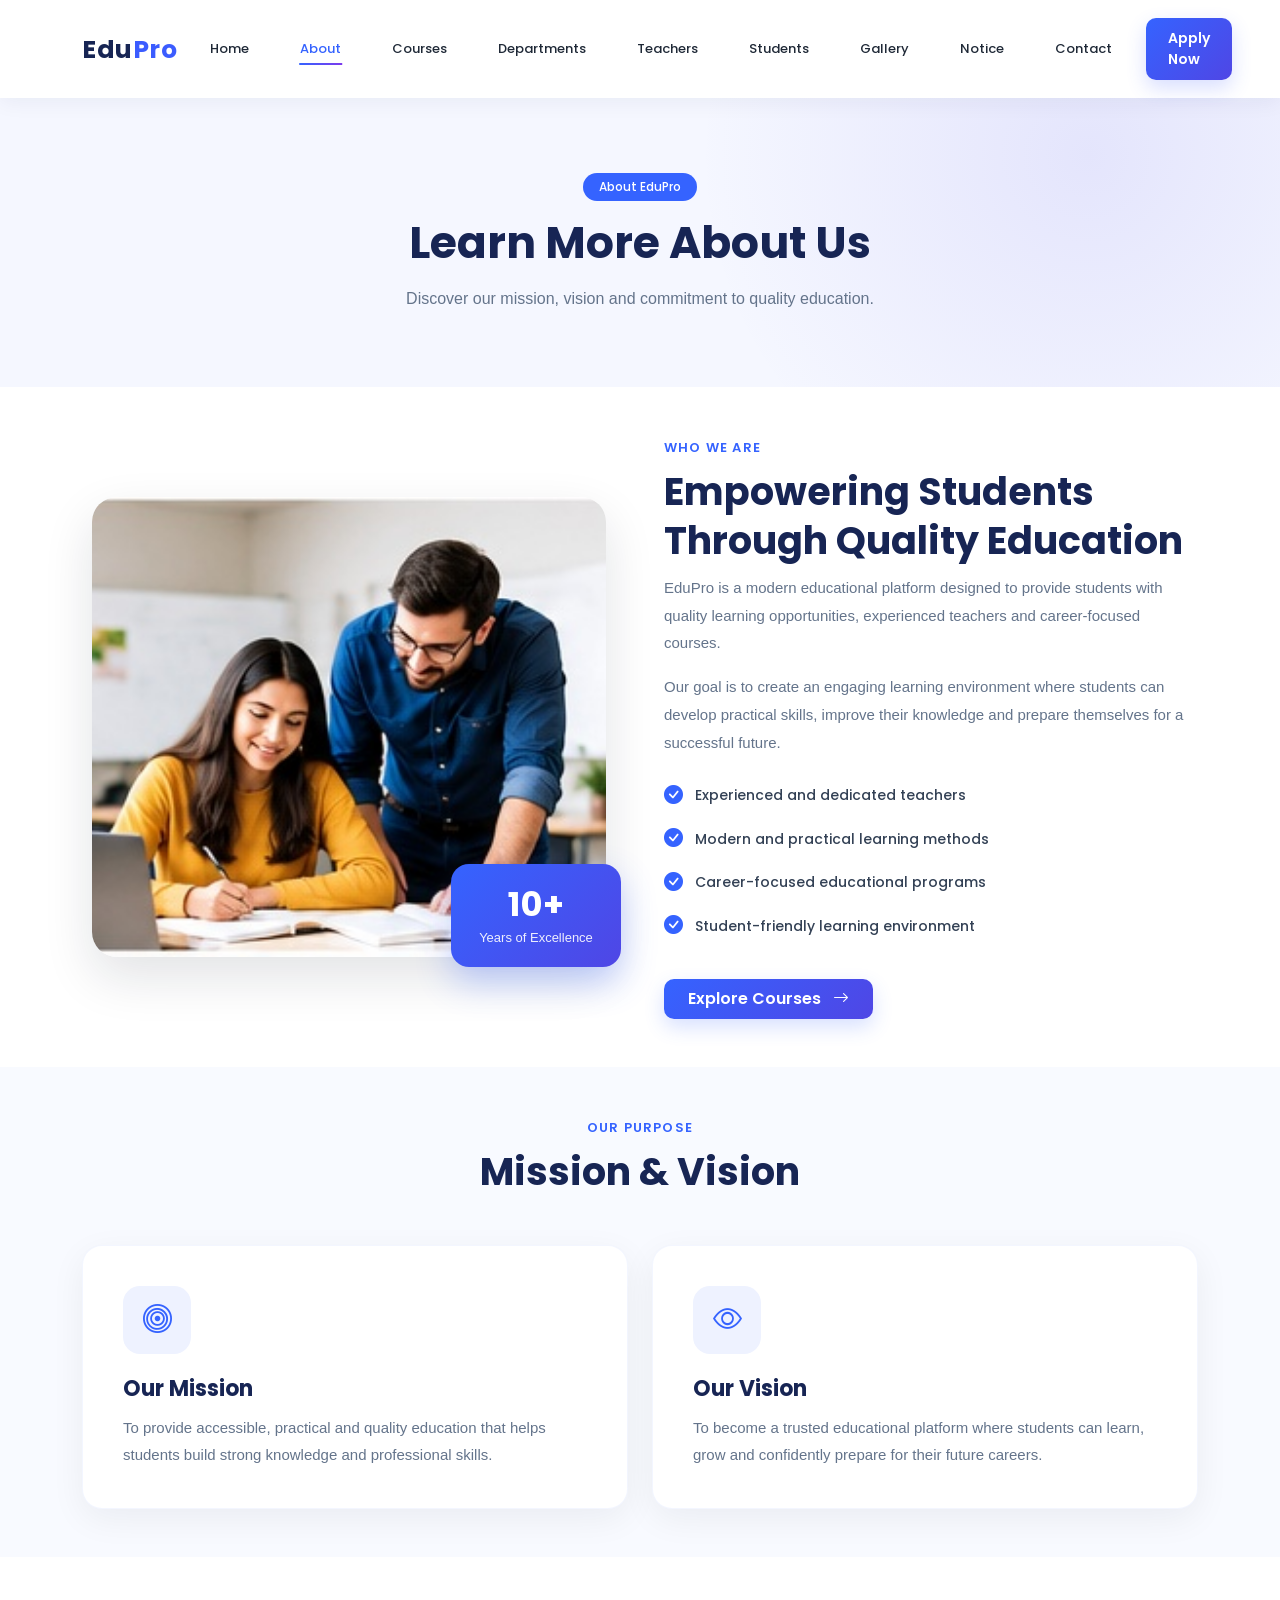
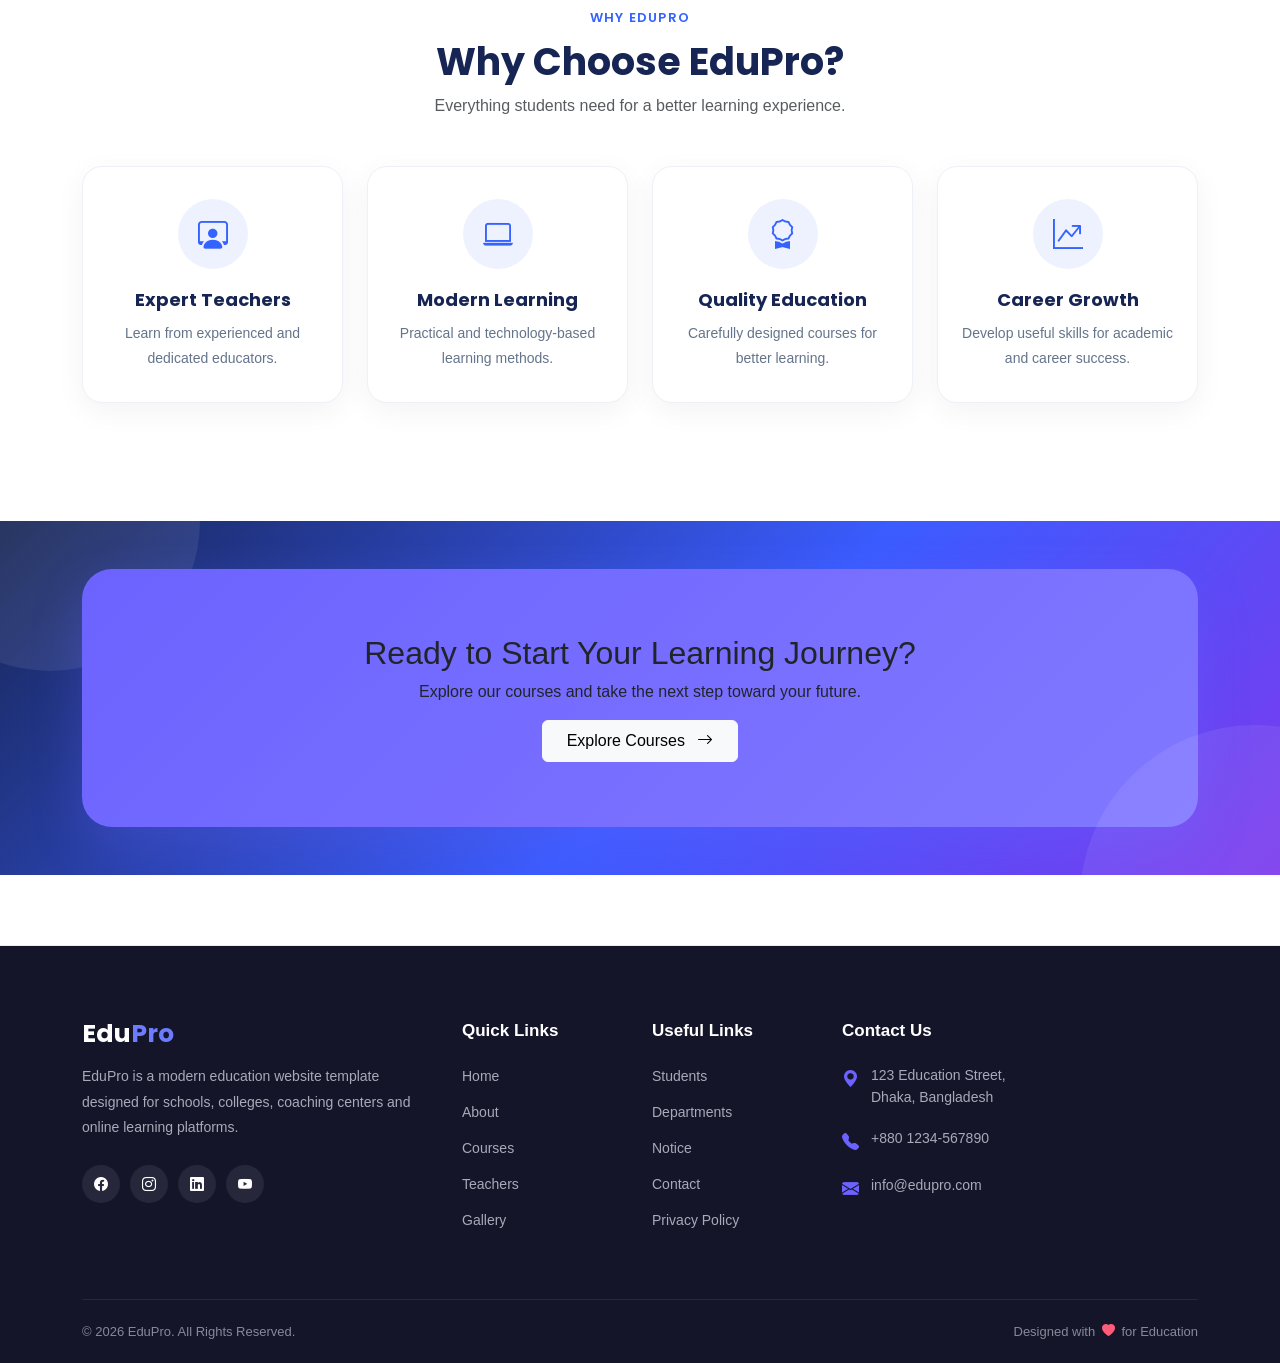
==== about.html @ 1020e70e "first commit" ====
<!doctype html>
<html lang="en">
  <head>
    <meta charset="utf-8" />
    <meta name="viewport" content="width=device-width, initial-scale=1" />

    <title>Teachers - EduPro</title>

    <!-- Bootstrap CSS -->
    <link
      href="https://cdn.jsdelivr.net/npm/bootstrap@5.3.3/dist/css/bootstrap.min.css"
      rel="stylesheet"
    />

    <!-- Bootstrap Icons -->
    <link
      href="https://cdn.jsdelivr.net/npm/bootstrap-icons@1.11.3/font/bootstrap-icons.min.css"
      rel="stylesheet"
    />

    <!-- Font Awesome -->
    <link
      rel="stylesheet"
      href="https://cdnjs.cloudflare.com/ajax/libs/font-awesome/6.5.2/css/all.min.css"
    />

    <!-- Google Font -->
    <link
      href="https://fonts.googleapis.com/css2?family=Poppins:wght@400;500;600;700;800&display=swap"
      rel="stylesheet"
    />

    <!-- Main CSS -->
    <link rel="stylesheet" href="./assets/css/style.css" />
    <link rel="stylesheet" href="./assets/css/components.css">
  </head>

  <body>
    <!-- ================= NAVBAR ================= -->

    <nav class="navbar navbar-expand-lg">
      <div class="container">
        <a class="navbar-brand" href="index.html">
          <span class="brand-edu">Edu</span><span class="brand-pro">Pro</span>
        </a>

        <button
          class="navbar-toggler"
          type="button"
          data-bs-toggle="collapse"
          data-bs-target="#navbarSupportedContent"
        >
          <span class="navbar-toggler-icon"></span>
        </button>

        <div class="collapse navbar-collapse" id="navbarSupportedContent">
          <ul class="navbar-nav ms-auto align-items-lg-center">
            <li class="nav-item">
              <a class="nav-link" href="index.html">Home</a>
            </li>

            <li class="nav-item">
              <a class="nav-link active" aria-current="page" href="about.html"
                >About</a
              >
            </li>

            <li class="nav-item">
              <a class="nav-link" href="courses.html">Courses</a>
            </li>

            <li class="nav-item">
              <a class="nav-link" href="department.html">Departments</a>
            </li>

            <li class="nav-item">
              <a class="nav-link" href="teachers.html">Teachers</a>
            </li>

            <li class="nav-item">
              <a class="nav-link" href="students.html">Students</a>
            </li>

            <li class="nav-item">
              <a class="nav-link" href="gallery.html">Gallery</a>
            </li>

            <li class="nav-item">
              <a class="nav-link" href="notice.html">Notice</a>
            </li>

            <li class="nav-item">
              <a class="nav-link" href="contact.html">Contact</a>
            </li>

            <li class="nav-item ms-lg-3">
              <a href="contact.html" class="apply-btn"> Apply Now </a>
            </li>
          </ul>
        </div>
      </div>
    </nav>

    <!-- ================= PAGE HEADER ================= -->

    <section class="page-header py-5">
      <div class="container text-center">
        <span class="badge bg-primary px-3 py-2 mb-3"> About EduPro </span>

        <h1 class="fw-bold">Learn More About Us</h1>

        <p class="mb-0">
          Discover our mission, vision and commitment to quality education.
        </p>
      </div>
    </section>

    <!-- ================= ABOUT INTRO ================= -->

    <section class="about-page-section py-5">
      <div class="container">
        <div class="row align-items-center g-5">
          <!-- Image -->

          <div class="col-lg-6">
            <div class="about-page-image">
              <img
                src="./assets/images/about-education.jpg"
                alt="About EduPro"
                class="img-fluid rounded-4"
              />

              <div class="about-experience-box">
                <h3>10+</h3>
                <p>Years of Excellence</p>
              </div>
            </div>
          </div>

          <!-- Content -->

          <div class="col-lg-6">
            <span class="section-subtitle"> Who We Are </span>

            <h2 class="section-title mt-2">
              Empowering Students Through Quality Education
            </h2>

            <p class="text-muted">
              EduPro is a modern educational platform designed to provide
              students with quality learning opportunities, experienced teachers
              and career-focused courses.
            </p>

            <p class="text-muted">
              Our goal is to create an engaging learning environment where
              students can develop practical skills, improve their knowledge and
              prepare themselves for a successful future.
            </p>

            <!-- Points -->

            <div class="about-check-list">
              <div class="about-check-item">
                <i class="bi bi-check-circle-fill"></i>
                <span>Experienced and dedicated teachers</span>
              </div>

              <div class="about-check-item">
                <i class="bi bi-check-circle-fill"></i>
                <span>Modern and practical learning methods</span>
              </div>

              <div class="about-check-item">
                <i class="bi bi-check-circle-fill"></i>
                <span>Career-focused educational programs</span>
              </div>

              <div class="about-check-item">
                <i class="bi bi-check-circle-fill"></i>
                <span>Student-friendly learning environment</span>
              </div>
            </div>

            <a href="courses.html" class="btn btn-primary mt-4 px-4 py-2">
              Explore Courses
              <i class="bi bi-arrow-right ms-2"></i>
            </a>
          </div>
        </div>
      </div>
    </section>

    <!-- ================= MISSION VISION ================= -->

    <section class="mission-section py-5">
      <div class="container">
        <div class="text-center mb-5">
          <span class="section-subtitle"> Our Purpose </span>

          <h2 class="section-title mt-2">Mission & Vision</h2>
        </div>

        <div class="row g-4">
          <!-- Mission -->

          <div class="col-md-6">
            <div class="mission-card h-100">
              <div class="mission-icon">
                <i class="bi bi-bullseye"></i>
              </div>

              <h4>Our Mission</h4>

              <p>
                To provide accessible, practical and quality education that
                helps students build strong knowledge and professional skills.
              </p>
            </div>
          </div>

          <!-- Vision -->

          <div class="col-md-6">
            <div class="mission-card h-100">
              <div class="mission-icon">
                <i class="bi bi-eye"></i>
              </div>

              <h4>Our Vision</h4>

              <p>
                To become a trusted educational platform where students can
                learn, grow and confidently prepare for their future careers.
              </p>
            </div>
          </div>
        </div>
      </div>
    </section>

    <!-- ================= WHY CHOOSE US ================= -->

    <section class="why-us-section py-5">
      <div class="container">
        <div class="text-center mb-5">
          <span class="section-subtitle"> Why EduPro </span>

          <h2 class="section-title mt-2">Why Choose EduPro?</h2>

          <p class="text-muted">
            Everything students need for a better learning experience.
          </p>
        </div>

        <div class="row g-4">
          <div class="col-md-6 col-lg-3">
            <div class="why-card">
              <i class="bi bi-person-workspace"></i>

              <h5>Expert Teachers</h5>

              <p>Learn from experienced and dedicated educators.</p>
            </div>
          </div>

          <div class="col-md-6 col-lg-3">
            <div class="why-card">
              <i class="bi bi-laptop"></i>

              <h5>Modern Learning</h5>

              <p>Practical and technology-based learning methods.</p>
            </div>
          </div>

          <div class="col-md-6 col-lg-3">
            <div class="why-card">
              <i class="bi bi-award"></i>

              <h5>Quality Education</h5>

              <p>Carefully designed courses for better learning.</p>
            </div>
          </div>

          <div class="col-md-6 col-lg-3">
            <div class="why-card">
              <i class="bi bi-graph-up-arrow"></i>

              <h5>Career Growth</h5>

              <p>Develop useful skills for academic and career success.</p>
            </div>
          </div>
        </div>
      </div>
    </section>

    <!-- ================= CTA ================= -->

    <section class="cta-section py-5">
      <div class="container">
        <div class="cta-wrapper text-center">
          <h2>Ready to Start Your Learning Journey?</h2>

          <p>Explore our courses and take the next step toward your future.</p>

          <a href="courses.html" class="btn btn-light px-4 py-2">
            Explore Courses
            <i class="bi bi-arrow-right ms-2"></i>
          </a>
        </div>
      </div>
    </section>

    <!-- ================= FOOTER ================= -->

    <!-- Footer Start -->

    <footer class="footer-section">
      <div class="container">
        <div class="row g-4">
          <!-- Brand -->

          <div class="col-lg-4 col-md-6">
            <a href="index.html" class="footer-logo">
  <span class="brand-edu">Edu</span><span class="brand-pro">Pro</span>
</a>

            <p class="footer-description">
              EduPro is a modern education website template designed for
              schools, colleges, coaching centers and online learning platforms.
            </p>

            <!-- Social Icons -->

            <div class="footer-social">
              <a href="#" aria-label="Facebook">
                <i class="bi bi-facebook"></i>
              </a>

              <a href="#" aria-label="Instagram">
                <i class="bi bi-instagram"></i>
              </a>

              <a href="#" aria-label="LinkedIn">
                <i class="bi bi-linkedin"></i>
              </a>

              <a href="#" aria-label="YouTube">
                <i class="bi bi-youtube"></i>
              </a>
            </div>
          </div>

          <!-- Quick Links -->

          <div class="col-lg-2 col-md-6">
            <h5 class="footer-title">Quick Links</h5>

            <ul class="footer-links">
              <li>
                <a href="index.html">Home</a>
              </li>

              <li>
                <a href="about.html">About</a>
              </li>

              <li>
                <a href="courses.html">Courses</a>
              </li>

              <li>
                <a href="teachers.html">Teachers</a>
              </li>

              <li>
                <a href="gallery.html">Gallery</a>
              </li>
            </ul>
          </div>

          <!-- Useful Links -->

          <div class="col-lg-2 col-md-6">
            <h5 class="footer-title">Useful Links</h5>

            <ul class="footer-links">
              <li>
                <a href="students.html">Students</a>
              </li>

              <li>
                <a href="department.html">Departments</a>
              </li>

              <li>
                <a href="notice.html">Notice</a>
              </li>

              <li>
                <a href="contact.html">Contact</a>
              </li>

              <li>
                <a href="#">Privacy Policy</a>
              </li>
            </ul>
          </div>

          <!-- Contact -->

          <div class="col-lg-4 col-md-6">
            <h5 class="footer-title">Contact Us</h5>

            <ul class="footer-contact">
              <li>
                <i class="bi bi-geo-alt-fill"></i>

                <span>
                  123 Education Street,<br />
                  Dhaka, Bangladesh
                </span>
              </li>

              <li>
                <i class="bi bi-telephone-fill"></i>

                <a href="tel:+8801234567890"> +880 1234-567890 </a>
              </li>

              <li>
                <i class="bi bi-envelope-fill"></i>

                <a href="mailto:info@edupro.com"> info@edupro.com </a>
              </li>
            </ul>
          </div>
        </div>

        <!-- Footer Bottom -->

        <div class="footer-bottom">
          <p>© 2026 EduPro. All Rights Reserved.</p>

          <p>
            Designed with
            <i class="bi bi-heart-fill footer-heart"></i>
            for Education
          </p>
        </div>
      </div>
    </footer>

    <!-- Footer End -->

    <!-- Bootstrap JS -->
    <script src="./assets/js/bootstrap.bundle.min.js"></script>

    <!-- Custom JS -->
    <script src="./assets/js/script.js"></script>
  </body>
</html>
---- assets/css/style.css ----
/* =========================================
   GLOBAL
========================================= */

body {
  font-family: Arial, sans-serif;
}

.min-vh-75 {
  min-height: 75vh;
}

/* =========================================
   MODERN EDUCATION NAVBAR
========================================= */

.navbar {
  background: #ffffff !important;
  padding: 14px 0;
  box-shadow: 0 2px 15px rgba(15, 23, 42, 0.06);
  position: relative;
  z-index: 1000;
}

/* Brand */

.navbar-brand {
  font-family: "Poppins", sans-serif;
  font-size: 27px;
  font-weight: 700;
  letter-spacing: 0.5px;
  text-decoration: none;
  transition: transform 0.3s ease;
}

.navbar-brand:hover {
  transform: translateY(-2px);
}

.brand-edu {
  color: #14213d;
}

.brand-pro {
  color: #3563ff;
}

/* Menu */

.navbar-nav {
  gap: 5px;
}

.navbar-nav .nav-link {
  font-family: "Poppins", sans-serif;
  color: #1f2937 !important;
  font-size: 15px;
  font-weight: 500;
  padding: 10px 13px !important;
  position: relative;
  transition: all 0.3s ease;
}

/* Hover */

.navbar-nav .nav-link:hover {
  color: #3563ff !important;
  transform: translateY(-2px);
}

/* Active */

.navbar-nav .nav-link.active {
  color: #3563ff !important;
}

/* Animated underline */

.navbar-nav .nav-link::after {
  content: "";
  position: absolute;
  width: 0;
  height: 2px;
  left: 50%;
  bottom: 3px;

  background: linear-gradient(90deg, #3563ff, #7c3aed);

  transform: translateX(-50%);
  transition: width 0.3s ease;
}

.navbar-nav .nav-link:hover::after {
  width: 65%;
}

.navbar-nav .nav-link.active::after {
  width: 65%;
}



/* =========================================
   MOBILE NAVBAR BUTTON
========================================= */

.navbar-toggler {
  border: none !important;
  outline: none !important;
  box-shadow: none !important;

  padding: 7px 10px;
  border-radius: 8px;
}

.navbar-menu-icon {
  color: #14213d;
  font-size: 24px;

  transition:
    transform 0.3s ease,
    color 0.3s ease;
}

/* =========================================
   MOBILE NAVBAR
========================================= */

@media (max-width: 991.98px) {
  .navbar {
    padding: 12px 15px;
  }

  .navbar-collapse {
    margin-top: 12px;
    padding: 15px;

    background: rgba(15, 23, 42, 0.97);

    border-radius: 12px;

    box-shadow: 0 10px 25px rgba(0, 0, 0, 0.2);

    transition: height 0.35s ease;
  }

  .navbar-nav {
    gap: 2px;
  }

  .navbar-nav .nav-link {
    color: #ffffff !important;

    padding: 12px 10px !important;

    border-radius: 6px;
  }

  .navbar-nav .nav-link:hover {
    color: #ffffff !important;

    background: rgba(255, 255, 255, 0.08);

    transform: translateX(5px);
  }

  .navbar-nav .nav-link.active {
    color: #ffffff !important;
    background: rgba(53, 99, 255, 0.25);
  }

  .navbar-nav .nav-link::after {
    display: none;
  }

  .apply-btn {
    display: inline-block;

    margin-top: 10px;

    width: 100%;

    text-align: center;
  }
}


/* ================================
   Features Section
================================ */

/* =====================================================
   FEATURES SECTION
===================================================== */
/* =====================================================
   FEATURES SECTION HEADING
===================================================== */

.features-section .section-subtitle {
  display: inline-block;

  margin-bottom: 8px;

  color: #3b5cff;

  font-family: "Poppins", sans-serif;
  font-size: 14px;
  font-weight: 700;

  text-transform: uppercase;
  letter-spacing: 1.5px;

  position: relative;
}

/* Small Line Before Subtitle */

.features-section .section-subtitle::before {
  content: "";

  display: inline-block;

  width: 30px;
  height: 2px;

  margin-right: 10px;

  vertical-align: middle;

  background: linear-gradient(90deg, #3b5cff, #7c3aed);

  border-radius: 10px;
}

/* Main Title */

.features-section .section-title {
  margin-bottom: 15px;

  color: #172554;

  font-family: "Poppins", sans-serif;

  font-size: 36px;
  font-weight: 700;

  line-height: 1.3;
}

/* Gradient Word */

.features-section .section-title span {
  background: linear-gradient(90deg, #3b5cff, #7c3aed);

  -webkit-background-clip: text;
  -webkit-text-fill-color: transparent;

  background-clip: text;
}

/* Description */

.features-section .section-description {
  max-width: 650px;

  margin: 0 auto;

  color: #64748b;

  font-size: 15px;

  line-height: 1.8;
}

/* Responsive */

@media (max-width: 767.98px) {
  .features-section .section-title {
    font-size: 28px;
  }

  .features-section .section-description {
    font-size: 14px;
    padding: 0 10px;
  }
}

.features-section {
  background: #ffffff;
  position: relative;
  overflow: hidden;
}

/* Feature Card */

.feature-card {
  position: relative;
  height: 100%;
  padding: 35px 25px 30px;
  background: #ffffff;
  border: 1px solid #e8ecf7;
  border-radius: 22px;
  text-align: center;
  overflow: hidden;
  transition: all 0.4s ease;
  box-shadow: 0 8px 30px rgba(23, 37, 84, 0.06);
}

/* Top Gradient Line */

.feature-card::before {
  content: "";
  position: absolute;
  top: 0;
  left: 0;
  width: 0;
  height: 4px;
  background: linear-gradient(90deg, #3b5cff, #7c3aed);
  transition: width 0.4s ease;
}

/* Decorative Circle */

.feature-card::after {
  content: "";
  position: absolute;
  width: 120px;
  height: 120px;
  right: -55px;
  bottom: -55px;
  border-radius: 50%;
  background: rgba(59, 92, 255, 0.05);
  transition: all 0.4s ease;
}

/* Hover */

.feature-card:hover {
  transform: translateY(-10px);
  border-color: rgba(59, 92, 255, 0.18);
  box-shadow: 0 20px 45px rgba(23, 37, 84, 0.12);
}

.feature-card:hover::before {
  width: 100%;
}

.feature-card:hover::after {
  width: 170px;
  height: 170px;
}

/* Feature Icon */

.feature-icon {
  width: 75px;
  height: 75px;
  margin: 0 auto 22px;

  display: flex;
  align-items: center;
  justify-content: center;

  border-radius: 20px;

  background: linear-gradient(135deg, #3b5cff, #7c3aed);

  color: #ffffff;

  font-size: 30px;

  position: relative;
  z-index: 2;

  box-shadow: 0 12px 25px rgba(59, 92, 255, 0.25);

  transition: all 0.4s ease;
}

/* Icon Hover */

.feature-card:hover .feature-icon {
  transform: translateY(-5px) rotate(-5deg);
  border-radius: 50%;
  box-shadow: 0 15px 30px rgba(59, 92, 255, 0.35);
}

/* Feature Content */

.feature-content {
  position: relative;
  z-index: 2;
}

.feature-content h4 {
  margin-bottom: 10px;

  color: #172554;

  font-family: "Poppins", sans-serif;

  font-size: 20px;
  font-weight: 700;
}

.feature-content p {
  margin: 0;

  color: #64748b;

  font-size: 14px;
  line-height: 1.7;
}

/* Number */

.feature-number {
  position: absolute;

  top: 15px;
  right: 18px;

  color: #eef2ff;

  font-family: "Poppins", sans-serif;

  font-size: 42px;
  font-weight: 800;

  line-height: 1;

  transition: all 0.4s ease;
}

.feature-card:hover .feature-number {
  color: #e0e7ff;
  transform: scale(1.1);
}

/* =====================================================
   FEATURES RESPONSIVE
===================================================== */

@media (max-width: 767.98px) {
  .feature-card {
    padding: 30px 22px 28px;
  }

  .feature-icon {
    width: 68px;
    height: 68px;
    font-size: 27px;
  }

  .feature-content h4 {
    font-size: 19px;
  }
}


/* =========================================
   FOOTER SOCIAL ICON FIX
========================================= */

.footer-social {
  display: flex !important;
  align-items: center !important;
  gap: 10px !important;
  margin-top: 20px !important;
}

.footer-social a {
  width: 38px !important;
  height: 38px !important;

  display: inline-flex !important;
  align-items: center !important;
  justify-content: center !important;

  border-radius: 50% !important;

  background: rgba(255, 255, 255, 0.08) !important;
  color: #ffffff !important;

  text-decoration: none !important;

  font-size: 14px !important;

  transition: all 0.3s ease !important;
}

.footer-social a i {
  display: inline-block !important;
  visibility: visible !important;
  opacity: 1 !important;

  color: #ffffff !important;

  font-size: 14px !important;
  line-height: 1 !important;
}

.footer-social a:hover {
  background: linear-gradient(135deg, #3b5cff, #7c3aed) !important;
  color: #ffffff !important;
  transform: translateY(-3px) !important;
}

.footer-social a:hover i {
  color: #ffffff !important;
}
/* Responsive */

@media (max-width: 576px) {
  .course-image {
    height: 200px;
  }

  .course-content {
    padding: 20px;
  }

  .course-content h4 {
    font-size: 19px;
  }
}



/* ==============================
   CTA SECTION
================================ */

.cta-section {
  background: #ffffff;
}

/* CTA Wrapper */

.cta-wrapper {
  position: relative;

  overflow: hidden;

  padding: 65px 60px;

  border-radius: 30px;

  background: linear-gradient(135deg, #6c63ff, #8178ff);

  box-shadow: 0 20px 50px rgba(108, 99, 255, 0.25);
}

/* Badge */

.cta-badge {
  display: inline-block;

  padding: 8px 16px;

  border-radius: 30px;

  background: rgba(255, 255, 255, 0.15);

  color: #ffffff;

  font-size: 14px;

  font-weight: 600;

  backdrop-filter: blur(5px);
}

/* Title */

.cta-title {
  max-width: 700px;

  color: #ffffff;

  font-size: 42px;

  font-weight: 700;

  line-height: 1.2;
}

.cta-title span {
  color: #ffffff;
}

/* Text */

.cta-text {
  max-width: 650px;

  color: rgba(255, 255, 255, 0.85);

  line-height: 1.8;

  font-size: 15px;
}

/* Buttons */

.cta-buttons {
  display: flex;

  align-items: center;

  gap: 12px;

  flex-wrap: wrap;
}

/* Primary Button */

.cta-btn-primary {
  display: inline-flex;

  align-items: center;

  padding: 13px 23px;

  border-radius: 10px;

  background: #ffffff;

  color: #6c63ff;

  text-decoration: none;

  font-weight: 600;

  transition: all 0.3s ease;
}

.cta-btn-primary:hover {
  color: #6c63ff;

  transform: translateY(-3px);

  box-shadow: 0 10px 25px rgba(0, 0, 0, 0.15);
}

/* Secondary Button */

.cta-btn-secondary {
  display: inline-flex;

  align-items: center;

  padding: 13px 23px;

  border-radius: 10px;

  border: 1px solid rgba(255, 255, 255, 0.5);

  color: #ffffff;

  text-decoration: none;

  font-weight: 600;

  transition: all 0.3s ease;
}

.cta-btn-secondary:hover {
  background: #ffffff;

  color: #6c63ff;

  transform: translateY(-3px);
}

/* ==============================
   CTA ILLUSTRATION
================================ */

.cta-illustration {
  position: relative;

  height: 250px;

  display: flex;

  align-items: center;

  justify-content: center;
}

/* Main Circle */

.cta-icon {
  position: relative;

  z-index: 3;

  width: 130px;

  height: 130px;

  border-radius: 50%;

  background: rgba(255, 255, 255, 0.18);

  border: 1px solid rgba(255, 255, 255, 0.3);

  display: flex;

  align-items: center;

  justify-content: center;

  color: #ffffff;

  font-size: 55px;

  backdrop-filter: blur(5px);

  animation: ctaFloat 3s ease-in-out infinite;
}

/* Decorative Circles */

.cta-circle {
  position: absolute;

  border-radius: 50%;

  border: 1px solid rgba(255, 255, 255, 0.25);
}

.circle-one {
  width: 190px;

  height: 190px;
}

.circle-two {
  width: 230px;

  height: 230px;
}

/* Floating Icons */

.floating-book,
.floating-bulb {
  position: absolute;

  color: #ffffff;

  font-size: 30px;

  z-index: 4;
}

.floating-book {
  top: 35px;

  right: 35px;

  animation: floatingBook 3s ease-in-out infinite;
}

.floating-bulb {
  bottom: 35px;

  left: 35px;

  animation: floatingBulb 3s ease-in-out infinite;
}

/* ==============================
   CTA ANIMATIONS
================================ */

@keyframes ctaFloat {
  0%,
  100% {
    transform: translateY(0);
  }

  50% {
    transform: translateY(-10px);
  }
}

@keyframes floatingBook {
  0%,
  100% {
    transform: translateY(0) rotate(0deg);
  }

  50% {
    transform: translateY(-12px) rotate(8deg);
  }
}

@keyframes floatingBulb {
  0%,
  100% {
    transform: translateY(0) rotate(0deg);
  }

  50% {
    transform: translateY(10px) rotate(-8deg);
  }
}

/* ==============================
   CTA RESPONSIVE
================================ */

@media (max-width: 991px) {
  .cta-wrapper {
    padding: 50px 35px;
  }

  .cta-title {
    font-size: 36px;
  }

  .cta-illustration {
    margin-top: 35px;
  }
}

@media (max-width: 576px) {
  .cta-wrapper {
    padding: 40px 25px;

    border-radius: 22px;
  }

  .cta-title {
    font-size: 30px;
  }

  .cta-text {
    font-size: 14px;
  }

  .cta-buttons {
    flex-direction: column;

    align-items: stretch;
  }

  .cta-btn-primary,
  .cta-btn-secondary {
    justify-content: center;
  }

  .cta-illustration {
    height: 210px;
  }

  .cta-icon {
    width: 105px;

    height: 105px;

    font-size: 45px;
  }

  .circle-one {
    width: 155px;

    height: 155px;
  }

  .circle-two {
    width: 195px;

    height: 195px;
  }
}

/* ==============================
   FOOTER
================================ */

.footer-section {
  background: #15152a;

  color: #ffffff;

  padding-top: 70px;
}

/* Footer Brand */

.footer-brand {
  display: inline-block;

  font-size: 28px;

  font-weight: 700;

  text-decoration: none;

  margin-bottom: 20px;
}

/* Description */

.footer-description {
  max-width: 380px;

  color: #a9a9b8;

  font-size: 14px;

  line-height: 1.8;

  margin-bottom: 25px;
}

/* Footer Title */

.footer-title {
  font-size: 17px;

  font-weight: 600;

  margin-bottom: 22px;
}

/* Footer Links */

.footer-links {
  list-style: none;

  padding: 0;

  margin: 0;
}

.footer-links li {
  margin-bottom: 12px;
}

.footer-links a {
  color: #a9a9b8;

  text-decoration: none;

  font-size: 14px;

  transition: all 0.3s ease;
}

.footer-links a:hover {
  color: #ffffff;

  padding-left: 5px;
}

/* Social Icons */

.footer-social {
  display: flex;

  gap: 10px;
}

.footer-social a {
  width: 40px;

  height: 40px;

  border-radius: 50%;

  background: rgba(255, 255, 255, 0.08);

  color: #ffffff;

  display: flex;

  align-items: center;

  justify-content: center;

  text-decoration: none;

  transition: all 0.3s ease;
}

.footer-social a:hover {
  background: #6c63ff;

  transform: translateY(-4px);
}

/* Contact */

.footer-contact {
  list-style: none;

  padding: 0;

  margin: 0;
}

.footer-contact li {
  display: flex;

  align-items: flex-start;

  gap: 12px;

  margin-bottom: 18px;

  color: #a9a9b8;

  font-size: 14px;

  line-height: 1.6;
}

.footer-contact i {
  color: #6c63ff;

  font-size: 17px;

  margin-top: 2px;
}

.footer-contact a {
  color: #a9a9b8;

  text-decoration: none;

  transition: color 0.3s ease;
}

.footer-contact a:hover {
  color: #ffffff;
}

/* Footer Bottom */

.footer-bottom {
  display: flex;

  align-items: center;

  justify-content: space-between;

  gap: 20px;

  border-top: 1px solid rgba(255, 255, 255, 0.08);

  margin-top: 55px;

  padding: 22px 0;
}

.footer-bottom p {
  margin: 0;

  color: #888899;

  font-size: 13px;
}

.footer-heart {
  color: #ff5c7a;

  margin: 0 3px;
}

/* ==============================
   FOOTER RESPONSIVE
================================ */

@media (max-width: 767px) {
  .footer-section {
    padding-top: 50px;
  }

  .footer-bottom {
    flex-direction: column;

    text-align: center;

    margin-top: 35px;
  }
}



/* =====================================================
   GLOBAL NAVBAR - SAME ON EVERY PAGE
===================================================== */

.navbar {
  min-height: 82px;
  padding: 14px 0 !important;
  background: #ffffff !important;
  box-shadow: 0 4px 20px rgba(23, 37, 84, 0.06);
  position: sticky;
  top: 0;
  z-index: 9999;
}

/* Navbar Container */

.navbar > .container,
.navbar > .container-fluid {
  min-height: 54px;
  display: flex;
  align-items: center;
}

/* Logo */

.navbar-brand {
  display: flex;
  align-items: center;

  margin: 0 !important;
  padding: 0 !important;

  font-family: "Poppins", sans-serif;
  font-size: 25px;
  font-weight: 700;

  line-height: 1;
}

/* Logo Parts */

.brand-edu {
  color: #172554;
}

.brand-pro {
  color: #3b5cff;
}

/* Navbar Links */

.navbar-nav .nav-link {
  padding: 9px 13px !important;

  font-family: "Poppins", sans-serif;
  font-size: 14px;
  font-weight: 500;

  line-height: 1.5;
}

/* Apply Button */

.navbar .apply-btn {
  display: inline-flex;
  align-items: center;
  justify-content: center;

  min-height: 42px;

  padding: 10px 22px !important;

  border-radius: 10px;

  font-family: "Poppins", sans-serif;
  font-size: 14px;
  font-weight: 600;

  text-decoration: none;

  color: #ffffff;

  background: linear-gradient(135deg, #3b5cff, #7c3aed);

  box-shadow: 0 8px 20px rgba(59, 92, 255, 0.2);

  transition: all 0.3s ease;
}

.navbar .apply-btn:hover {
  transform: translateY(-2px);

  box-shadow: 0 12px 25px rgba(59, 92, 255, 0.3);
}

/* =====================================================
   MOBILE NAVBAR
===================================================== */

@media (max-width: 991.98px) {
  .navbar {
    min-height: 74px;
    padding: 10px 0 !important;
  }

  .navbar > .container,
  .navbar > .container-fluid {
    min-height: 54px;
  }

  .navbar-brand {
    font-size: 23px;
  }

  .navbar-collapse {
    margin-top: 12px;
    padding: 15px;

    background: #172554;

    border-radius: 14px;
  }

  .navbar-nav .nav-link {
    padding: 10px 12px !important;
    color: #ffffff !important;
  }

  .navbar .apply-btn {
    margin-top: 8px;
    width: 100%;
  }
}
/* =====================================================
   FIX NAVBAR LOGO - ALL PAGES
===================================================== */

.navbar .navbar-brand {
  display: inline-flex !important;
  align-items: center !important;

  width: auto !important;
  height: auto !important;

  margin: 0 !important;
  padding: 0 !important;

  font-family: "Poppins", sans-serif !important;
  font-size: 25px !important;
  font-weight: 700 !important;

  line-height: 1 !important;

  transform: none !important;
}

/* Logo Text */

.navbar .navbar-brand .brand-edu,
.navbar .navbar-brand .brand-pro {
  display: inline-block !important;

  font-family: "Poppins", sans-serif !important;
  font-size: 25px !important;
  font-weight: 700 !important;

  line-height: 1 !important;
}

/* Logo Colors */

.navbar .navbar-brand .brand-edu {
  color: #172554 !important;
}

.navbar .navbar-brand .brand-pro {
  color: #3b5cff !important;
}

/* Mobile */

@media (max-width: 991.98px) {
  .navbar .navbar-brand {
    font-size: 23px !important;
  }

  .navbar .navbar-brand .brand-edu,
  .navbar .navbar-brand .brand-pro {
    font-size: 23px !important;
  }
}

/* =====================================================
   COURSES PAGE - CATEGORY SECTION
===================================================== */

.course-category-section {
  background: #ffffff;
}

/* Category Card */

.course-category-card {
  position: relative;
  height: 100%;
  padding: 32px 28px;

  background: #ffffff;

  border: 1px solid #e8ecf7;
  border-radius: 22px;

  overflow: hidden;

  box-shadow: 0 8px 30px rgba(23, 37, 84, 0.05);

  transition: all 0.4s ease;
}

/* Top Line */

.course-category-card::before {
  content: "";

  position: absolute;
  top: 0;
  left: 0;

  width: 0;
  height: 4px;

  background: linear-gradient(90deg, #3b5cff, #7c3aed);

  transition: width 0.4s ease;
}

/* Decorative Circle */

.course-category-card::after {
  content: "";

  position: absolute;

  width: 110px;
  height: 110px;

  right: -50px;
  bottom: -50px;

  border-radius: 50%;

  background: rgba(59, 92, 255, 0.05);

  transition: all 0.4s ease;
}

/* Hover */

.course-category-card:hover {
  transform: translateY(-8px);

  border-color: rgba(59, 92, 255, 0.2);

  box-shadow: 0 18px 40px rgba(23, 37, 84, 0.1);
}

.course-category-card:hover::before {
  width: 100%;
}

.course-category-card:hover::after {
  width: 160px;
  height: 160px;
}

/* Category Icon */

.course-category-icon {
  width: 65px;
  height: 65px;

  display: flex;
  align-items: center;
  justify-content: center;

  margin-bottom: 22px;

  border-radius: 18px;

  background: linear-gradient(135deg, #eef2ff, #f3e8ff);

  color: #3b5cff;

  font-size: 27px;

  transition: all 0.4s ease;

  position: relative;
  z-index: 2;
}

.course-category-card:hover .course-category-icon {
  color: #ffffff;

  background: linear-gradient(135deg, #3b5cff, #7c3aed);

  transform: translateY(-4px) rotate(-5deg);

  border-radius: 50%;
}

/* Category Title */

.course-category-card h4 {
  position: relative;
  z-index: 2;

  margin-bottom: 10px;

  color: #172554;

  font-family: "Poppins", sans-serif;

  font-size: 20px;
  font-weight: 700;
}

/* Category Description */

.course-category-card p {
  position: relative;
  z-index: 2;

  margin-bottom: 18px;

  color: #64748b;

  font-size: 14px;

  line-height: 1.7;
}

/* Category Link */

.category-link {
  position: relative;
  z-index: 2;

  display: inline-flex;
  align-items: center;
  gap: 7px;

  color: #3b5cff;

  font-family: "Poppins", sans-serif;

  font-size: 13px;
  font-weight: 600;

  text-decoration: none;

  transition: all 0.3s ease;
}

.category-link i {
  transition: transform 0.3s ease;
}

.category-link:hover {
  color: #7c3aed;
}

.category-link:hover i {
  transform: translateX(5px);
}



/* =====================================================
   COURSES PAGE - RESPONSIVE
===================================================== */

@media (max-width: 767.98px) {
  .course-category-card {
    padding: 28px 24px;
  }

  .course-image-wrapper {
    height: 210px;
  }

  .course-content {
    padding: 22px;
  }

  .course-content h4 {
    font-size: 18px;
  }

  .course-footer {
    gap: 10px;
  }
}

@media (max-width: 575.98px) {
  .course-image-wrapper {
    height: 200px;
  }

  .course-category-icon {
    width: 60px;
    height: 60px;

    font-size: 25px;
  }

  .course-price {
    font-size: 20px;
  }
}

/* =====================================================
   FOOTER - SECTION SPACING
===================================================== */

.footer-section {
  margin-top: 70px;
  padding: 75px 0 0;
}

/* Prevent previous section from touching footer */
.footer-section::before {
  content: "";
  display: block;
}

/* Footer top spacing on smaller screens */
@media (max-width: 767.98px) {
  .footer-section {
    margin-top: 50px;
    padding-top: 60px;
  }
}

/* =====================================================
   COURSE FILTER BUTTONS
===================================================== */

.course-filter {
  display: flex;
  justify-content: center;
  align-items: center;
  flex-wrap: wrap;
  gap: 12px;
  margin-bottom: 45px;
}

.filter-btn {
  border: 1px solid #e3e8f5;
  outline: none;
  padding: 11px 20px;
  border-radius: 50px;
  background: #ffffff;
  color: #64748b;
  font-family: "Poppins", sans-serif;
  font-size: 13px;
  font-weight: 600;
  cursor: pointer;
  transition: all 0.3s ease;
  box-shadow: 0 5px 18px rgba(23, 37, 84, 0.05);
}

.filter-btn:hover {
  color: #3b5cff;
  border-color: #cbd5ff;
  transform: translateY(-3px);
  box-shadow: 0 8px 22px rgba(59, 92, 255, 0.1);
}

/* Active Button */

.filter-btn.active {
  color: #ffffff;
  border-color: transparent;
  background: linear-gradient(135deg, #3b5cff, #7c3aed);
  box-shadow: 0 8px 22px rgba(59, 92, 255, 0.25);
}

/* Click Effect */

.filter-btn:active {
  transform: scale(0.96);
}

/* =====================================================
   FILTER COURSE ANIMATION
===================================================== */

/* =====================================================
   COURSE FILTER - STABLE LAYOUT
===================================================== */

.course-item {
  opacity: 1;
  transform: none;
  transition: opacity 0.25s ease;
}

.course-item.filter-hide {
  opacity: 0;
}

/* Keep Bootstrap grid alignment */
.course-item[style*="display: none"] {
  display: none !important;
}
/* =====================================================
   FILTER RESPONSIVE
===================================================== */

@media (max-width: 767.98px) {
  .course-filter {
    gap: 9px;
    margin-bottom: 35px;
  }

  .filter-btn {
    padding: 9px 16px;
    font-size: 12px;
  }
}

@media (max-width: 575.98px) {
  .course-filter {
    gap: 8px;
  }

  .filter-btn {
    padding: 8px 14px;
    font-size: 11px;
  }
}

/* =====================================================
   COURSE DETAILS PAGE
===================================================== */

.course-details-section {
  background: #f8faff;
}

/* Course Image */

.course-details-image {
  width: 100%;
  height: 450px;
  overflow: hidden;
  border-radius: 24px;
  background: #ffffff;
  box-shadow: 0 12px 35px rgba(23, 37, 84, 0.08);
}

.course-details-image img {
  width: 100%;
  height: 100%;
  object-fit: cover;
  display: block;
}

/* Course Meta */

.course-details-meta {
  display: flex;
  align-items: center;
  justify-content: space-between;
  gap: 20px;
  margin-top: 25px;
  margin-bottom: 15px;
}

.details-category {
  display: inline-flex;
  align-items: center;
  padding: 8px 15px;
  border-radius: 8px;
  background: #eef2ff;
  color: #3b5cff;
  font-family: "Poppins", sans-serif;
  font-size: 12px;
  font-weight: 600;
}

.details-rating {
  display: flex;
  align-items: center;
  gap: 7px;
  font-size: 13px;
}

.details-rating i {
  color: #f59e0b;
}

.details-rating strong {
  color: #172554;
}

.details-rating span {
  color: #94a3b8;
}

/* Course Title */

.course-details-title {
  margin-bottom: 18px;
  color: #172554;
  font-family: "Poppins", sans-serif;
  font-size: 34px;
  font-weight: 700;
  line-height: 1.3;
}

.course-details-text {
  margin-bottom: 15px;
  color: #64748b;
  font-size: 15px;
  line-height: 1.8;
}

/* What You'll Learn */

.course-learn-box {
  margin-top: 35px;
  padding: 30px;
  background: #ffffff;
  border: 1px solid #e8ecf7;
  border-radius: 20px;
  box-shadow: 0 8px 30px rgba(23, 37, 84, 0.05);
}

.course-learn-box h3,
.course-curriculum h3 {
  margin-bottom: 25px;
  color: #172554;
  font-family: "Poppins", sans-serif;
  font-size: 22px;
  font-weight: 700;
}

.learn-item {
  display: flex;
  align-items: center;
  gap: 10px;
  min-height: 48px;
  padding: 10px 14px;
  border-radius: 10px;
  background: #f8faff;
  color: #475569;
  font-size: 13px;
  transition: all 0.3s ease;
}

.learn-item i {
  color: #3b5cff;
  font-size: 17px;
}

.learn-item:hover {
  transform: translateX(4px);
  background: #eef2ff;
  color: #172554;
}

/* Curriculum */

.course-curriculum {
  margin-top: 35px;
  padding: 30px;
  background: #ffffff;
  border: 1px solid #e8ecf7;
  border-radius: 20px;
  box-shadow: 0 8px 30px rgba(23, 37, 84, 0.05);
}

.curriculum-item {
  display: flex;
  align-items: center;
  justify-content: space-between;
  gap: 15px;
  padding: 18px 0;
  border-bottom: 1px solid #eef2f7;
  color: #172554;
}

.curriculum-item:last-child {
  border-bottom: none;
}

.curriculum-item > div {
  display: flex;
  align-items: center;
  gap: 14px;
}

.lesson-number {
  width: 38px;
  height: 38px;
  display: inline-flex;
  align-items: center;
  justify-content: center;
  flex-shrink: 0;
  border-radius: 10px;
  background: #eef2ff;
  color: #3b5cff;
  font-family: "Poppins", sans-serif;
  font-size: 11px;
  font-weight: 700;
}

.lesson-title {
  color: #334155;
  font-family: "Poppins", sans-serif;
  font-size: 14px;
  font-weight: 600;
}

.curriculum-item > i {
  color: #94a3b8;
  font-size: 14px;
}


/* =====================================================
   GLOBAL NAVBAR - SAME ON ALL PAGES
===================================================== */

.navbar {
  min-height: 76px;
  padding: 18px 0 !important;
  background: #ffffff;
  position: relative;
  z-index: 1000;
}

.navbar .navbar-brand {
  display: inline-flex !important;
  align-items: center !important;
  width: auto !important;
  height: auto !important;
  margin: 0 !important;
  padding: 0 !important;

  font-family: "Poppins", sans-serif !important;
  font-size: 25px !important;
  font-weight: 700 !important;
  line-height: 1 !important;

  transform: none !important;
}

.navbar .navbar-brand .brand-edu,
.navbar .navbar-brand .brand-pro {
  display: inline-block !important;

  font-family: "Poppins", sans-serif !important;
  font-size: 25px !important;
  font-weight: 700 !important;
  line-height: 1 !important;
}

.navbar .navbar-brand .brand-edu {
  color: #172554 !important;
}

.navbar .navbar-brand .brand-pro {
  color: #3b5cff !important;
}

.navbar-nav {
  align-items: center;
}

.navbar-nav .nav-link {
  font-family: "Poppins", sans-serif;
  font-size: 13px;
  font-weight: 500;
  color: #334155;
  margin-left: 20px;
  transition: all 0.3s ease;
}

.navbar-nav .nav-link:hover,
.navbar-nav .nav-link.active {
  color: #3b5cff;
}

.navbar-toggler {
  border: none !important;
  box-shadow: none !important;
  padding: 8px 4px;
  color: #172554;
  font-size: 22px;
}

.navbar-toggler:focus {
  box-shadow: none !important;
}

.nav-apply-btn {
  padding: 10px 18px !important;
  border: none !important;
  border-radius: 9px !important;

  background: linear-gradient(135deg, #3b5cff, #7c3aed) !important;

  color: #ffffff !important;

  font-family: "Poppins", sans-serif;
  font-size: 12px !important;
  font-weight: 600 !important;

  box-shadow: 0 8px 20px rgba(59, 92, 255, 0.2);

  transition: all 0.3s ease;
}

.nav-apply-btn:hover {
  color: #ffffff !important;
  transform: translateY(-2px);
  box-shadow: 0 12px 25px rgba(59, 92, 255, 0.28);
}

/* =====================================================
   CTA SECTION
===================================================== */

.cta-section {
  position: relative;
  margin-top: 70px;
  padding: 80px 0;

  background: linear-gradient(135deg, #172554 0%, #3b5cff 55%, #7c3aed 100%);

  overflow: hidden;
}

.cta-section::before {
  content: "";
  position: absolute;

  width: 300px;
  height: 300px;

  top: -150px;
  left: -100px;

  border-radius: 50%;

  background: rgba(255, 255, 255, 0.08);
}

.cta-section::after {
  content: "";
  position: absolute;

  width: 350px;
  height: 350px;

  right: -150px;
  bottom: -200px;

  border-radius: 50%;

  background: rgba(255, 255, 255, 0.07);
}

.cta-content {
  position: relative;
  z-index: 2;
  max-width: 750px;
  margin: auto;
}

.cta-badge {
  display: inline-block;

  margin-bottom: 15px;
  padding: 7px 14px;

  border: 1px solid rgba(255, 255, 255, 0.25);
  border-radius: 50px;

  background: rgba(255, 255, 255, 0.1);

  color: #ffffff;

  font-family: "Poppins", sans-serif;
  font-size: 11px;
  font-weight: 600;

  letter-spacing: 0.5px;
}

.cta-content h2 {
  margin-bottom: 15px;

  color: #ffffff;

  font-family: "Poppins", sans-serif;
  font-size: 36px;
  font-weight: 700;
}

.cta-content p {
  max-width: 600px;
  margin: 0 auto 28px;

  color: rgba(255, 255, 255, 0.8);

  font-size: 15px;
  line-height: 1.8;
}

.cta-buttons {
  display: flex;
  justify-content: center;
  align-items: center;
  gap: 12px;
  flex-wrap: wrap;
}

.cta-buttons .btn {
  padding: 12px 22px;
  border-radius: 9px;

  font-family: "Poppins", sans-serif;
  font-size: 12px;
  font-weight: 600;

  transition: all 0.3s ease;
}

.cta-buttons .btn-light {
  color: #172554;
  background: #ffffff;
  border-color: #ffffff;
}

.cta-buttons .btn-light:hover {
  transform: translateY(-3px);
  box-shadow: 0 10px 25px rgba(0, 0, 0, 0.15);
}

.cta-buttons .btn-outline-light:hover {
  color: #172554;
}

/* =====================================================
   FOOTER SPACING
===================================================== */

.footer-section {
  position: relative;
  margin-top: 70px;
  padding: 75px 0 0;

  border-top: 1px solid #e8ecf7;
}

@media (max-width: 991.98px) {
  .navbar-nav .nav-link {
    margin-left: 0;
    padding: 10px 0;
  }

  .navbar-nav {
    align-items: flex-start;
    padding-top: 15px;
  }

  .nav-apply-btn {
    margin-top: 5px;
  }
}

@media (max-width: 767.98px) {
  .navbar {
    min-height: 70px;
    padding: 16px 0 !important;
  }

  .navbar .navbar-brand,
  .navbar .navbar-brand .brand-edu,
  .navbar .navbar-brand .brand-pro {
    font-size: 23px !important;
  }

  .cta-section {
    margin-top: 50px;
    padding: 65px 0;
  }

  .cta-content h2 {
    font-size: 28px;
  }

  .cta-content p {
    font-size: 14px;
  }

  .footer-section {
    margin-top: 50px;
    padding-top: 60px;
  }
}

@media (max-width: 575.98px) {
  .cta-content h2 {
    font-size: 25px;
  }

  .cta-buttons {
    flex-direction: column;
  }

  .cta-buttons .btn {
    width: 100%;
    max-width: 220px;
  }
}



/* ================================
   FOOTER LOGO - GLOBAL
================================ */

.footer-logo {
  display: inline-flex !important;
  align-items: center !important;
  width: auto !important;
  height: auto !important;
  margin: 0 0 18px 0 !important;
  padding: 0 !important;

  font-family: "Poppins", sans-serif !important;
  font-size: 25px !important;
  font-weight: 700 !important;
  line-height: 1 !important;

  text-decoration: none !important;
  transform: none !important;
}

.footer-logo .brand-edu,
.footer-logo .brand-pro {
  display: inline-block !important;

  font-family: "Poppins", sans-serif !important;
  font-size: 25px !important;
  font-weight: 700 !important;
  line-height: 1 !important;
}

.footer-logo .brand-edu {
  color: #ffffff !important;
}

.footer-logo .brand-pro {
  color: #6d7cff !important;
}

.footer-logo:hover .brand-edu,
.footer-logo:hover .brand-pro {
  text-decoration: none !important;
}

@media (max-width: 575.98px) {
  .footer-logo {
    font-size: 23px !important;
  }

  .footer-logo .brand-edu,
  .footer-logo .brand-pro {
    font-size: 23px !important;
  }
}
---- assets/css/components.css ----
/* =========================
   HERO SECTION
========================= */

.hero-section {
  background:
    radial-gradient(circle at 85% 20%, rgba(79, 70, 229, 0.1), transparent 35%),
    radial-gradient(
      circle at 10% 80%,
      rgba(37, 99, 235, 0.08),
      transparent 30%
    ),
    #f5f7ff;

  padding: 100px 0;
  overflow: hidden;
}

/* Hero Badge */

.hero-badge {
  display: inline-block;

  background: #2563eb;
  color: #ffffff;

  padding: 7px 13px;

  border-radius: 6px;

  font-size: 13px;
  font-weight: 600;
}

/* Main Heading */

.hero-section h1 {
  color: #0f235a;

  font-family: "Poppins", sans-serif;

  font-weight: 700;

  line-height: 1.15;
}

/* Gradient Text */

.gradient-text {
  background: linear-gradient(90deg, #2563eb, #4f46e5, #7c3aed);

  -webkit-background-clip: text;
  -webkit-text-fill-color: transparent;

  background-clip: text;
}

/* Paragraph */

.hero-section p {
  color: #64748b;

  line-height: 1.8;
}

/* Primary Button */

.hero-btn-primary {
  background: #2563eb;

  color: #ffffff;

  border: 2px solid #2563eb;

  padding: 12px 22px;

  border-radius: 7px;

  transition: 0.3s ease;
}

.hero-btn-primary:hover {
  background: #4f46e5;

  border-color: #4f46e5;

  color: #ffffff;

  transform: translateY(-2px);

  box-shadow: 0 8px 20px rgba(37, 99, 235, 0.25);
}

/* Secondary Button */

.hero-btn-secondary {
  background: transparent;

  color: #2563eb;

  border: 2px solid #2563eb;

  padding: 12px 22px;

  border-radius: 7px;

  transition: 0.3s ease;
}

.hero-btn-secondary:hover {
  background: #2563eb;

  color: #ffffff;

  transform: translateY(-2px);
}
/* ================================
   Hero Buttons
================================ */

.hero-buttons {
  display: flex;
  align-items: center;
  gap: 8px;
}

.hero-btn-primary,
.hero-btn-secondary {
  padding: 13px 24px;
  border-radius: 10px;
  font-size: 16px;
  font-weight: 600;
  text-decoration: none;
  transition: all 0.3s ease;
}

/* Primary Button */

.hero-btn-primary {
  background: #3155f5;
  color: #fff;
  border: 2px solid #3155f5;
  box-shadow: 0 8px 20px rgba(49, 85, 245, 0.2);
}

.hero-btn-primary:hover {
  background: #2445dc;
  border-color: #2445dc;
  color: #fff;
  transform: translateY(-3px);
  box-shadow: 0 12px 25px rgba(49, 85, 245, 0.3);
}

/* Secondary Button */

.hero-btn-secondary {
  background: #fff;
  color: #172554;
  border: 2px solid #d9def0;
}

.hero-btn-secondary:hover {
  background: #172554;
  color: #fff;
  border-color: #172554;
  transform: translateY(-3px);
}

/* Arrow Animation */

.hero-btn-primary i,
.hero-btn-secondary i {
  transition: transform 0.3s ease;
}

.hero-btn-primary:hover i {
  transform: translateX(4px);
}

.hero-btn-secondary:hover i {
  transform: translate(3px, -3px);
}

/* Mobile */

@media (max-width: 576px) {
  .hero-buttons {
    flex-direction: column;
    align-items: stretch;
  }

  .hero-btn-primary,
  .hero-btn-secondary {
    width: 100%;
    text-align: center;
  }
}

/* Hero Image */

.hero-image-wrapper {
  display: flex;
  justify-content: center;
  align-items: center;
}

.hero-image {
  width: 100%;
  max-width: 600px;
  height: auto;
  display: block;
  object-fit: contain;
  transition: transform 0.4s ease;
}

.hero-image:hover {
  transform: translateY(-6px);
}

/* Mobile */

@media (max-width: 991.98px) {
  .hero-section {
    padding: 70px 0;
  }

  .hero-section h1 {
    font-size: 42px;
  }

  .hero-image {
    max-width: 500px;
  }
}

@media (max-width: 575.98px) {
  .hero-section {
    padding: 55px 0;
  }

  .hero-section h1 {
    font-size: 34px;
  }

  .hero-btn-primary,
  .hero-btn-secondary {
    padding: 10px 16px;
  }
}
/* =========================
   HERO IMAGE
========================= */

.hero-image-wrapper {
  width: 500px;
  height: 500px;

  max-width: 100%;
  margin: auto;

  border-radius: 50%;

  position: relative;

  background: #e8edff;

  box-shadow: 0 20px 50px rgba(37, 99, 235, 0.15);

  animation: heroFloat 5s ease-in-out infinite;

  /* IMPORTANT */
  overflow: visible;
}
.hero-image-wrapper::before {
  content: "";

  position: absolute;

  inset: 0;

  border-radius: 50%;

  border: 2px solid rgba(79, 70, 229, 0.12);

  animation: heroGlow 4s ease-in-out infinite;

  pointer-events: none;

  z-index: 1;
}

.hero-image {
  position: relative;
  z-index: 2;
}

/* Image */

.hero-image {
  width: 100%;
  height: 100%;

  object-fit: cover;

  display: block;

  border-radius: 50%;
}

/* Soft floating animation */

@keyframes heroFloat {
  0% {
    transform: translateY(0);
  }

  50% {
    transform: translateY(-10px);
  }

  100% {
    transform: translateY(0);
  }
}

/* Soft animated glow */

.hero-image-wrapper::before {
  content: "";

  position: absolute;

  width: 100%;
  height: 100%;

  border-radius: 50%;

  border: 2px solid rgba(79, 70, 229, 0.12);

  animation: heroGlow 4s ease-in-out infinite;

  pointer-events: none;
}

@keyframes heroGlow {
  0% {
    transform: scale(1);
    opacity: 0.5;
  }

  50% {
    transform: scale(1.04);
    opacity: 1;
  }

  100% {
    transform: scale(1);
    opacity: 0.5;
  }
}

/* Mobile */

@media (max-width: 991.98px) {
  .hero-image-wrapper {
    width: 420px;
    height: 420px;
  }
}

@media (max-width: 575.98px) {
  .hero-image-wrapper {
    width: 300px;
    height: 300px;
  }
}
/* =========================
   FLYING PAPER PLANE
========================= */

.flying-plane {
  position: absolute;

  top: -25px;
  left: 55px;

  z-index: 5;

  font-size: 38px;

  color: #4f46e5;

  transform: rotate(-25deg);

  animation: paperPlaneFly 4.5s ease-in-out infinite;

  filter: drop-shadow(0 5px 8px rgba(79, 70, 229, 0.18));
}

@keyframes paperPlaneFly {
  0% {
    transform: translate(0, 0) rotate(-25deg);

    opacity: 0.75;
  }

  25% {
    transform: translate(18px, -12px) rotate(-18deg);

    opacity: 1;
  }

  50% {
    transform: translate(38px, -5px) rotate(-10deg);

    opacity: 1;
  }

  75% {
    transform: translate(20px, 8px) rotate(-18deg);

    opacity: 0.9;
  }

  100% {
    transform: translate(0, 0) rotate(-25deg);

    opacity: 0.75;
  }
}

/* ==============================
   ABOUT SECTION
================================ */

.about-section {
  background: #ffffff;
}

.about-image-wrapper {
  position: relative;
  padding: 15px;
}

.about-image {
  width: 100%;
  height: 450px;
  object-fit: cover;
  border-radius: 25px;
  display: block;
  box-shadow: 0 20px 50px rgba(0, 0, 0, 0.12);
}

/* Experience Box */

.experience-box {
  position: absolute;
  bottom: 0;
  right: 0;
  background: #ffffff;
  padding: 20px 28px;
  border-radius: 18px;
  box-shadow: 0 15px 40px rgba(0, 0, 0, 0.12);
  text-align: center;
}

.experience-box h3 {
  margin: 0;
  font-size: 32px;
  font-weight: 700;
  color: #6c63ff;
}

.experience-box span {
  font-size: 14px;
  color: #666;
}

/* Section Badge */

.section-badge {
  display: inline-block;
  padding: 8px 16px;
  border-radius: 30px;
  background: rgba(108, 99, 255, 0.1);
  color: #6c63ff;
  font-size: 14px;
  font-weight: 600;
}

/* Section Title */

.section-title {
  font-size: 42px;
  font-weight: 700;
  line-height: 1.2;
}

/* About Text */

.about-text {
  color: #666;
  line-height: 1.8;
}

/* About Points */

.about-point {
  display: flex;
  align-items: flex-start;
  gap: 15px;
  margin-bottom: 20px;
}

.about-point-icon {
  min-width: 35px;
  height: 35px;
  border-radius: 50%;
  background: #6c63ff;
  color: #ffffff;

  display: flex;
  align-items: center;
  justify-content: center;
}

.about-point h5 {
  margin-bottom: 5px;
  font-weight: 600;
}

.about-point p {
  margin: 0;
  color: #777;
  font-size: 14px;
}
/*=====================================================
for about page start here =============================
======================================================= */

/*=====================================================
   ABOUT PAGE
===================================================== */

/* =========================
   PAGE HEADER
========================= */

.page-header {
  background:
    radial-gradient(circle at 85% 20%, rgba(79, 70, 229, 0.1), transparent 35%),
    #f5f7ff;

  padding: 75px 0 !important;
}

.page-header .badge {
  background: #3563ff !important;
  font-family: "Poppins", sans-serif;
  font-weight: 500;
  border-radius: 30px;
}

.page-header h1 {
  color: #172554;
  font-family: "Poppins", sans-serif;
  font-size: 44px;
  font-weight: 700;
  line-height: 1.2;
  margin-bottom: 15px;
}

.page-header p {
  color: #64748b;
  font-size: 16px;
  line-height: 1.7;
}

/* =========================
   ABOUT INTRO SECTION
========================= */

.about-page-section {
  background: #ffffff;
}

/* Image Wrapper */

.about-page-image {
  position: relative;
  padding: 10px;
}

/* Image */

.about-page-image img {
  width: 100%;
  height: 460px;
  object-fit: cover;
  display: block;

  border-radius: 25px !important;

  box-shadow: 0 20px 50px rgba(15, 23, 42, 0.12);

  transition:
    transform 0.5s ease,
    box-shadow 0.5s ease;
}

.about-page-image:hover img {
  transform: translateY(-5px);
  box-shadow: 0 25px 55px rgba(15, 23, 42, 0.16);
}

/* Experience Box */

.about-experience-box {
  position: absolute;

  right: -5px;
  bottom: 0;

  min-width: 170px;

  background: linear-gradient(135deg, #3563ff, #4f46e5);

  color: #ffffff;

  padding: 20px 25px;

  border-radius: 18px;

  text-align: center;

  box-shadow: 0 15px 35px rgba(53, 99, 255, 0.3);

  animation: aboutBadgeFloat 3s ease-in-out infinite;
}

.about-experience-box h3 {
  font-family: "Poppins", sans-serif;
  font-size: 34px;
  font-weight: 700;

  margin: 0 0 3px;
}

.about-experience-box p {
  font-size: 13px;
  font-weight: 500;

  margin: 0;

  color: rgba(255, 255, 255, 0.9);
}

/* Experience Animation */

@keyframes aboutBadgeFloat {
  0%,
  100% {
    transform: translateY(0);
  }

  50% {
    transform: translateY(-7px);
  }
}

/* =========================
   SECTION SUBTITLE
========================= */

.about-page-section .section-subtitle,
.mission-section .section-subtitle,
.why-us-section .section-subtitle {
  display: inline-block;

  color: #3563ff;

  font-family: "Poppins", sans-serif;

  font-size: 13px;
  font-weight: 600;

  text-transform: uppercase;

  letter-spacing: 1.2px;
}

/* =========================
   SECTION TITLE
========================= */

.about-page-section .section-title,
.mission-section .section-title,
.why-us-section .section-title {
  color: #172554;

  font-family: "Poppins", sans-serif;

  font-size: 38px;
  font-weight: 700;

  line-height: 1.3;
}

/* About Paragraph */

.about-page-section .text-muted {
  color: #64748b !important;

  font-size: 15px;

  line-height: 1.85;
}

/* =========================
   ABOUT CHECK LIST
========================= */

.about-check-list {
  margin-top: 25px;
}

.about-check-item {
  display: flex;
  align-items: center;

  gap: 12px;

  margin-bottom: 15px;

  color: #334155;

  font-family: "Poppins", sans-serif;

  font-size: 14px;
  font-weight: 500;
}

.about-check-item i {
  flex-shrink: 0;

  color: #3563ff;

  font-size: 19px;

  transition: transform 0.3s ease;
}

.about-check-item:hover i {
  transform: scale(1.15);
}

/* Explore Button */

.about-page-section .btn-primary {
  background: linear-gradient(135deg, #3563ff, #4f46e5) !important;

  border: none !important;

  border-radius: 10px;

  font-family: "Poppins", sans-serif;

  font-weight: 600;

  box-shadow: 0 8px 20px rgba(53, 99, 255, 0.2);

  transition: all 0.3s ease;
}

.about-page-section .btn-primary:hover {
  transform: translateY(-3px);

  box-shadow: 0 12px 25px rgba(53, 99, 255, 0.3);
}

.about-page-section .btn-primary i {
  transition: transform 0.3s ease;
}

.about-page-section .btn-primary:hover i {
  transform: translateX(5px);
}

/* =========================
   MISSION & VISION
========================= */

.mission-section {
  background: #f8faff;
}

/* Mission Card */

.mission-card {
  position: relative;

  background: #ffffff;

  padding: 40px;

  border-radius: 20px;

  border: 1px solid rgba(53, 99, 255, 0.06);

  box-shadow: 0 10px 35px rgba(15, 23, 42, 0.06);

  transition: all 0.4s ease;

  overflow: hidden;
}

/* Top line */

.mission-card::before {
  content: "";

  position: absolute;

  top: 0;
  left: 0;

  width: 0;
  height: 3px;

  background: linear-gradient(90deg, #3563ff, #7c3aed);

  transition: width 0.4s ease;
}

.mission-card:hover::before {
  width: 100%;
}

.mission-card:hover {
  transform: translateY(-8px);

  box-shadow: 0 20px 45px rgba(15, 23, 42, 0.11);
}

/* Mission Icon */

.mission-icon {
  width: 68px;
  height: 68px;

  display: flex;
  align-items: center;
  justify-content: center;

  background: #eef2ff;

  color: #3563ff;

  border-radius: 17px;

  font-size: 29px;

  margin-bottom: 22px;

  transition: all 0.4s ease;
}

.mission-card:hover .mission-icon {
  background: #3563ff;
  color: #ffffff;

  transform: rotate(-5deg) scale(1.05);
}

/* Mission Heading */

.mission-card h4 {
  color: #172554;

  font-family: "Poppins", sans-serif;

  font-size: 22px;

  font-weight: 700;

  margin-bottom: 12px;
}

/* Mission Text */

.mission-card p {
  color: #64748b;

  font-size: 15px;

  line-height: 1.8;

  margin-bottom: 0;
}

/* =========================
   WHY CHOOSE US
========================= */

.why-us-section {
  background: #ffffff;
}

/* Why Card */

.why-card {
  position: relative;

  background: #ffffff;

  padding: 32px 22px;

  text-align: center;

  border-radius: 20px;

  border: 1px solid #edf0f7;

  box-shadow: 0 8px 30px rgba(15, 23, 42, 0.05);

  height: 100%;

  transition: all 0.4s ease;

  overflow: hidden;
}

/* Bottom hover line */

.why-card::after {
  content: "";

  position: absolute;

  bottom: 0;
  left: 50%;

  width: 0;
  height: 3px;

  background: linear-gradient(90deg, #3563ff, #7c3aed);

  transform: translateX(-50%);

  transition: width 0.4s ease;
}

.why-card:hover::after {
  width: 70%;
}

.why-card:hover {
  transform: translateY(-9px);

  border-color: rgba(53, 99, 255, 0.12);

  box-shadow: 0 18px 40px rgba(15, 23, 42, 0.1);
}

/* Why Icon */

.why-card > i {
  display: inline-flex;

  width: 70px;
  height: 70px;

  align-items: center;
  justify-content: center;

  background: #eef2ff;

  color: #3563ff;

  border-radius: 50%;

  font-size: 30px;

  margin-bottom: 20px;

  transition: all 0.4s ease;
}

.why-card:hover > i {
  background: #3563ff;

  color: #ffffff;

  transform: translateY(-3px) rotateY(180deg);
}

/* Why Heading */

.why-card h5 {
  color: #172554;

  font-family: "Poppins", sans-serif;

  font-size: 18px;

  font-weight: 700;

  margin-bottom: 10px;
}

/* Why Text */

.why-card p {
  color: #64748b;

  font-size: 14px;

  line-height: 1.75;

  margin-bottom: 0;
}

/* =========================
   ABOUT PAGE CTA
========================= */

.about-page-section + .mission-section {
  margin-top: 0;
}

/* =========================
   ABOUT PAGE MOBILE
========================= */

@media (max-width: 991.98px) {
  .page-header {
    padding: 60px 0 !important;
  }

  .page-header h1 {
    font-size: 38px;
  }

  .about-page-image {
    margin-bottom: 15px;
  }

  .about-page-image img {
    height: 420px;
  }

  .about-experience-box {
    right: 10px;
    bottom: 5px;
  }

  .about-page-section .section-title,
  .mission-section .section-title,
  .why-us-section .section-title {
    font-size: 34px;
  }

  .mission-card {
    padding: 32px;
  }
}

/* =========================
   SMALL MOBILE
========================= */

@media (max-width: 576px) {
  .page-header {
    padding: 50px 15px !important;
  }

  .page-header h1 {
    font-size: 30px;
  }

  .page-header p {
    font-size: 14px;
  }

  /* About Image */

  .about-page-image {
    padding: 5px;
  }

  .about-page-image img {
    height: 320px;
    border-radius: 20px !important;
  }

  /* Experience */

  .about-experience-box {
    right: 5px;
    bottom: 0;

    min-width: 140px;

    padding: 14px 17px;

    border-radius: 14px;
  }

  .about-experience-box h3 {
    font-size: 26px;
  }

  .about-experience-box p {
    font-size: 11px;
  }

  /* Titles */

  .about-page-section .section-title,
  .mission-section .section-title,
  .why-us-section .section-title {
    font-size: 27px;

    line-height: 1.35;
  }

  /* Text */

  .about-page-section .text-muted {
    font-size: 14px;

    line-height: 1.8;
  }

  /* Check list */

  .about-check-item {
    align-items: flex-start;

    font-size: 13px;
  }

  .about-check-item i {
    margin-top: 2px;
  }

  /* Mission */

  .mission-card {
    padding: 28px 22px;

    border-radius: 17px;
  }

  .mission-icon {
    width: 60px;
    height: 60px;

    font-size: 25px;
  }

  .mission-card h4 {
    font-size: 20px;
  }

  .mission-card p {
    font-size: 14px;
  }

  /* Why */

  .why-card {
    padding: 28px 20px;
  }

  .why-card > i {
    width: 62px;
    height: 62px;

    font-size: 27px;
  }
}

/* ==============================
   ABOUT RESPONSIVE
================================ */

@media (max-width: 991px) {
  .section-title {
    font-size: 36px;
  }

  .about-image {
    height: 400px;
  }
}

@media (max-width: 576px) {
  .section-title {
    font-size: 30px;
  }

  .about-image {
    height: 320px;
  }

  .experience-box {
    padding: 15px 20px;
  }

  .experience-box h3 {
    font-size: 25px;
  }
}

/* ==============================
   COURSES SECTION
================================ */

.courses-section {
  background: #f8f9ff;
}

.section-description {
  max-width: 650px;
  margin: 15px auto 0;
  color: #777;
  line-height: 1.7;
}

/* Course Card */

.course-card {
  background: #ffffff;
  border-radius: 20px;
  overflow: hidden;
  height: 100%;
  box-shadow: 0 10px 35px rgba(0, 0, 0, 0.08);

  transition: all 0.4s ease;
}

.course-card:hover {
  transform: translateY(-10px);
  box-shadow: 0 20px 45px rgba(0, 0, 0, 0.14);
}
/* =====================================================
   COURSE SIDEBAR
===================================================== */

.course-details-sidebar {
  position: sticky;
  top: 100px;
}

.course-price-box {
  padding: 30px;
  background: #ffffff;
  border: 1px solid #e8ecf7;
  border-radius: 22px;
  box-shadow: 0 12px 35px rgba(23, 37, 84, 0.08);
}

.price-label {
  display: block;
  margin-bottom: 8px;
  color: #64748b;
  font-size: 13px;
}

.details-price {
  margin-bottom: 3px;
  color: #172554;
  font-family: "Poppins", sans-serif;
  font-size: 38px;
  font-weight: 700;
}

.price-note {
  display: block;
  margin-bottom: 25px;
  color: #94a3b8;
  font-size: 12px;
}

.enroll-btn {
  width: 100%;
  display: flex;
  align-items: center;
  justify-content: center;
  gap: 8px;
  padding: 14px 20px;
  border-radius: 11px;
  background: linear-gradient(135deg, #3b5cff, #7c3aed);
  color: #ffffff;
  font-family: "Poppins", sans-serif;
  font-size: 13px;
  font-weight: 600;
  text-decoration: none;
  box-shadow: 0 8px 22px rgba(59, 92, 255, 0.22);
  transition: all 0.3s ease;
}

.enroll-btn i {
  transition: transform 0.3s ease;
}

.enroll-btn:hover {
  color: #ffffff;
  transform: translateY(-3px);
  box-shadow: 0 13px 28px rgba(59, 92, 255, 0.3);
}

.enroll-btn:hover i {
  transform: translateX(5px);
}

/* Course Information */

.course-info {
  margin-top: 20px;
  padding: 28px;
  background: #ffffff;
  border: 1px solid #e8ecf7;
  border-radius: 20px;
  box-shadow: 0 8px 30px rgba(23, 37, 84, 0.05);
}

.course-info h4,
.course-instructor h4 {
  margin-bottom: 22px;
  color: #172554;
  font-family: "Poppins", sans-serif;
  font-size: 18px;
  font-weight: 700;
}

.info-item {
  display: flex;
  align-items: center;
  gap: 14px;
  padding: 14px 0;
  border-bottom: 1px solid #eef2f7;
}

.info-item:last-child {
  border-bottom: none;
  padding-bottom: 0;
}

.info-item i {
  width: 38px;
  height: 38px;
  display: flex;
  align-items: center;
  justify-content: center;
  flex-shrink: 0;
  border-radius: 10px;
  background: #eef2ff;
  color: #3b5cff;
  font-size: 16px;
}

.info-item div {
  display: flex;
  flex-direction: column;
  gap: 3px;
}

.info-item span {
  color: #94a3b8;
  font-size: 11px;
}

.info-item strong {
  color: #334155;
  font-family: "Poppins", sans-serif;
  font-size: 12px;
}

/* Instructor */

.course-instructor {
  margin-top: 20px;
  padding: 28px;
  background: #ffffff;
  border: 1px solid #e8ecf7;
  border-radius: 20px;
  box-shadow: 0 8px 30px rgba(23, 37, 84, 0.05);
}

.instructor-profile {
  display: flex;
  align-items: center;
  gap: 14px;
}

.instructor-avatar {
  width: 52px;
  height: 52px;
  display: flex;
  align-items: center;
  justify-content: center;
  flex-shrink: 0;
  border-radius: 50%;
  background: linear-gradient(135deg, #eef2ff, #f3e8ff);
  color: #3b5cff;
  font-size: 23px;
}

.instructor-profile div:last-child {
  display: flex;
  flex-direction: column;
  gap: 4px;
}

.instructor-profile strong {
  color: #172554;
  font-family: "Poppins", sans-serif;
  font-size: 14px;
}

.instructor-profile span {
  color: #94a3b8;
  font-size: 11px;
}

/* =====================================================
   COURSE DETAILS RESPONSIVE
===================================================== */

@media (max-width: 991.98px) {
  .course-details-sidebar {
    position: static;
  }

  .course-details-image {
    height: 400px;
  }

  .course-details-title {
    font-size: 30px;
  }
}

@media (max-width: 767.98px) {
  .course-details-image {
    height: 300px;
    border-radius: 18px;
  }

  .course-details-meta {
    align-items: flex-start;
    flex-direction: column;
    gap: 12px;
  }

  .course-details-title {
    font-size: 26px;
  }

  .course-details-text {
    font-size: 14px;
  }

  .course-learn-box,
  .course-curriculum,
  .course-price-box,
  .course-info,
  .course-instructor {
    padding: 23px;
    border-radius: 17px;
  }
}

@media (max-width: 575.98px) {
  .course-details-image {
    height: 230px;
  }

  .course-details-title {
    font-size: 23px;
  }

  .course-learn-box h3,
  .course-curriculum h3 {
    font-size: 20px;
  }

  .lesson-title {
    font-size: 12px;
  }
}


/* Course Image */

.course-image-wrapper {
  position: relative;
  overflow: hidden;
}

.course-image {
  width: 100%;
  height: 230px;
  object-fit: cover;
  display: block;

  transition: transform 0.5s ease;
}

.course-card:hover .course-image {
  transform: scale(1.08);
}

/* Category */

.course-category {
  position: absolute;
  top: 15px;
  left: 15px;

  padding: 7px 14px;

  background: #ffffff;
  color: #6c63ff;

  border-radius: 30px;

  font-size: 13px;
  font-weight: 600;

  box-shadow: 0 5px 15px rgba(0, 0, 0, 0.1);
}

/* Course Content */

.course-content {
  padding: 25px;
}

/* Rating */

.course-rating {
  display: flex;
  align-items: center;
  gap: 6px;

  color: #f5a623;

  font-size: 14px;

  margin-bottom: 10px;
}

.course-rating span {
  color: #777;
}

/* Course Title */

.course-content h4 {
  font-size: 21px;
  font-weight: 600;
  margin-bottom: 10px;
}

/* Course Description */

.course-content p {
  color: #777;
  font-size: 14px;
  line-height: 1.7;
  margin-bottom: 20px;
}

/* Course Footer */

.course-footer {
  display: flex;
  align-items: center;
  justify-content: space-between;

  border-top: 1px solid #eee;

  padding-top: 18px;
}

/* Price */

.course-price {
  font-size: 22px;
  font-weight: 700;
  color: #6c63ff;
}

/* Course Button */

.course-btn {
  text-decoration: none;
  color: #333;

  font-size: 14px;
  font-weight: 600;

  transition: all 0.3s ease;
}

.course-btn i {
  margin-left: 5px;
  transition: transform 0.3s ease;
}

.course-btn:hover {
  color: #6c63ff;
}

.course-btn:hover i {
  transform: translateX(5px);
}

/* ==============================
    STATISTICS SECTION
 ================================ */

.stats-section {
  background: #ffffff;
}

.stat-card {
  text-align: center;
  padding: 35px 20px;

  background: #f8f9ff;

  border-radius: 20px;

  transition: all 0.4s ease;
}

.stat-card:hover {
  transform: translateY(-8px);
  box-shadow: 0 15px 35px rgba(0, 0, 0, 0.08);
}

.stat-icon {
  width: 65px;
  height: 65px;

  margin: 0 auto 20px;

  border-radius: 50%;

  background: rgba(108, 99, 255, 0.1);

  color: #6c63ff;

  display: flex;
  align-items: center;
  justify-content: center;

  font-size: 27px;

  transition: all 0.4s ease;
}

.stat-card:hover .stat-icon {
  transform: rotateY(180deg);
}

.stat-card h2 {
  font-size: 38px;
  font-weight: 700;

  margin-bottom: 5px;

  color: #222;
}

.stat-card p {
  margin: 0;

  color: #777;

  font-size: 15px;
}
/* ==============================
    TEACHERS SECTION
 ================================ */

.teachers-section {
  background: #f8f9ff;
}

/* Teacher Card */

.teacher-card {
  background: #ffffff;

  border-radius: 20px;

  overflow: hidden;

  box-shadow: 0 10px 30px rgba(0, 0, 0, 0.07);

  transition: all 0.4s ease;
}

.teacher-card:hover {
  transform: translateY(-10px);

  box-shadow: 0 20px 45px rgba(0, 0, 0, 0.13);
}

/* Teacher Image */

.teacher-image-wrapper {
  position: relative;

  overflow: hidden;
}

.teacher-image {
  width: 100%;

  height: 300px;

  object-fit: cover;

  display: block;

  transition: transform 0.5s ease;
}

.teacher-card:hover .teacher-image {
  transform: scale(1.08);
}

/* Social Icons */

.teacher-social {
  position: absolute;

  bottom: 15px;

  left: 0;

  width: 100%;

  display: flex;

  justify-content: center;

  gap: 10px;

  opacity: 0;

  transform: translateY(20px);

  transition: all 0.4s ease;
}

.teacher-card:hover .teacher-social {
  opacity: 1;

  transform: translateY(0);
}

.teacher-social a {
  width: 38px;

  height: 38px;

  border-radius: 50%;

  background: #ffffff;

  color: #6c63ff;

  display: flex;

  align-items: center;

  justify-content: center;

  text-decoration: none;

  box-shadow: 0 5px 15px rgba(0, 0, 0, 0.12);

  transition: all 0.3s ease;
}

.teacher-social a:hover {
  background: #6c63ff;

  color: #ffffff;

  transform: translateY(-4px);
}

/* Teacher Content */

.teacher-content {
  text-align: center;

  padding: 20px;
}

.teacher-content h4 {
  font-size: 20px;

  font-weight: 600;

  margin-bottom: 5px;
}

.teacher-content p {
  color: #777;

  font-size: 14px;

  margin: 0;
}

/* Mobile */

@media (max-width: 576px) {
  .teacher-image {
    height: 280px;
  }
}

/* ==============================
   TESTIMONIALS SECTION
================================ */

.testimonials-section {
  background: #f8f9ff;
}

/* Testimonial Card */

.testimonial-card {
  position: relative;

  background: #ffffff;

  padding: 35px 30px;

  border-radius: 20px;

  height: 100%;

  box-shadow: 0 10px 30px rgba(0, 0, 0, 0.07);

  transition: all 0.4s ease;
}

.testimonial-card:hover {
  transform: translateY(-8px);

  box-shadow: 0 20px 45px rgba(0, 0, 0, 0.12);
}

/* Quote Icon */

.quote-icon {
  position: absolute;

  top: 20px;

  right: 25px;

  font-size: 55px;

  line-height: 1;

  color: rgba(108, 99, 255, 0.12);
}

/* Stars */

.testimonial-stars {
  display: flex;

  gap: 4px;

  margin-bottom: 20px;

  color: #f5a623;

  font-size: 14px;
}

/* Review */

.testimonial-text {
  color: #666;

  line-height: 1.8;

  font-size: 15px;

  margin-bottom: 25px;
}

/* Student */

.student-info {
  display: flex;

  align-items: center;

  gap: 15px;

  padding-top: 20px;

  border-top: 1px solid #eeeeee;
}

.student-image {
  width: 55px;

  height: 55px;

  border-radius: 50%;

  object-fit: cover;
}

.student-info h5 {
  font-size: 16px;

  font-weight: 600;

  margin-bottom: 4px;
}

.student-info span {
  color: #888;

  font-size: 12px;
}

/* ==============================
   GALLERY SECTION
================================ */

.gallery-section {
  background: #ffffff;
}

/* Gallery Item */

.gallery-item {
  position: relative;

  height: 280px;

  overflow: hidden;

  border-radius: 20px;

  cursor: pointer;
}

.gallery-item img {
  width: 100%;

  height: 100%;

  object-fit: cover;

  display: block;

  transition: transform 0.6s ease;
}

/* Zoom */

.gallery-item:hover img {
  transform: scale(1.1);
}

/* Overlay */

.gallery-overlay {
  position: absolute;

  inset: 0;

  display: flex;

  flex-direction: column;

  align-items: center;

  justify-content: center;

  background: rgba(20, 20, 40, 0.65);

  opacity: 0;

  transition: all 0.4s ease;
}

.gallery-item:hover .gallery-overlay {
  opacity: 1;
}

/* Plus Icon */

.gallery-icon {
  width: 55px;

  height: 55px;

  border-radius: 50%;

  background: #ffffff;

  color: #6c63ff;

  display: flex;

  align-items: center;

  justify-content: center;

  font-size: 22px;

  margin-bottom: 15px;

  transform: translateY(20px);

  transition: all 0.4s ease;
}

.gallery-item:hover .gallery-icon {
  transform: translateY(0);
}

/* Gallery Title */

.gallery-overlay h5 {
  color: #ffffff;

  font-size: 18px;

  font-weight: 600;

  margin: 0;

  transform: translateY(20px);

  transition: all 0.5s ease 0.1s;
}

.gallery-item:hover .gallery-overlay h5 {
  transform: translateY(0);
}

/* Mobile */

@media (max-width: 576px) {
  .gallery-item {
    height: 240px;
  }
}

/* =========================================
   APPLY BUTTON
========================================= */

.apply-btn {
  font-family: "Poppins", sans-serif;
  font-weight: 600;

  background: linear-gradient(135deg, #3563ff, #4f46e5) !important;
  color: #ffffff !important;

  border: none !important;

  padding: 11px 22px;
  border-radius: 30px;

  text-decoration: none;

  transition: all 0.3s ease;

  box-shadow: 0 6px 18px rgba(53, 99, 255, 0.25);
}

.apply-btn:hover {
  background: linear-gradient(135deg, #2851e6, #4338ca) !important;
  color: #ffffff !important;

  transform: translateY(-2px);

  box-shadow: 0 9px 22px rgba(53, 99, 255, 0.35);
}

/* =====================================================
   COURSES PAGE - COURSE CARDS
===================================================== */

.courses-section {
  background: #f8faff;
}

/* Course Card */

.course-card {
  height: 100%;

  background: #ffffff;

  border: 1px solid #e8ecf7;

  border-radius: 22px;

  overflow: hidden;

  box-shadow: 0 8px 30px rgba(23, 37, 84, 0.06);

  transition: all 0.4s ease;
}

.course-card:hover {
  transform: translateY(-10px);

  box-shadow: 0 20px 45px rgba(23, 37, 84, 0.13);
}

/* Image Wrapper */

.course-image-wrapper {
  position: relative;

  height: 220px;

  overflow: hidden;
}

/* Course Image */

.course-image {
  width: 100%;
  height: 100%;

  object-fit: cover;

  display: block;

  transition: transform 0.6s ease;
}

.course-card:hover .course-image {
  transform: scale(1.08);
}

/* Dark Overlay */

.course-image-wrapper::after {
  content: "";

  position: absolute;

  inset: 0;

  background: linear-gradient(to top, rgba(23, 37, 84, 0.35), transparent 60%);

  pointer-events: none;
}

/* Course Category Badge */

.course-category {
  position: absolute;

  left: 18px;
  bottom: 18px;

  z-index: 2;

  padding: 7px 13px;

  border-radius: 8px;

  background: #ffffff;

  color: #3b5cff;

  font-family: "Poppins", sans-serif;

  font-size: 12px;
  font-weight: 600;

  box-shadow: 0 5px 15px rgba(0, 0, 0, 0.1);
}

/* Course Content */

.course-content {
  padding: 25px;
}

/* Rating */

.course-rating {
  display: flex;
  align-items: center;
  gap: 6px;

  margin-bottom: 12px;

  font-size: 13px;
}

.course-rating i {
  color: #f59e0b;
}

.course-rating span {
  color: #172554;
  font-weight: 700;
}

.course-rating small {
  color: #94a3b8;
}

/* Course Title */

.course-content h4 {
  margin-bottom: 10px;

  color: #172554;

  font-family: "Poppins", sans-serif;

  font-size: 19px;
  font-weight: 700;

  line-height: 1.4;

  transition: color 0.3s ease;
}

.course-card:hover .course-content h4 {
  color: #3b5cff;
}

/* Course Description */

.course-content p {
  margin-bottom: 20px;

  color: #64748b;

  font-size: 14px;

  line-height: 1.7;
}

/* Course Footer */

.course-footer {
  display: flex;
  align-items: center;
  justify-content: space-between;

  padding-top: 18px;

  border-top: 1px solid #eef2f7;
}

/* Price */

.course-price {
  color: #172554;

  font-family: "Poppins", sans-serif;

  font-size: 22px;
  font-weight: 700;
}

/* Course Button */

.course-btn {
  display: inline-flex;
  align-items: center;
  gap: 6px;

  padding: 9px 15px;

  border-radius: 9px;

  background: #eef2ff;

  color: #3b5cff;

  font-family: "Poppins", sans-serif;

  font-size: 12px;
  font-weight: 600;

  text-decoration: none;

  transition: all 0.3s ease;
}

.course-btn i {
  transition: transform 0.3s ease;
}

.course-btn:hover {
  color: #ffffff;

  background: linear-gradient(135deg, #3b5cff, #7c3aed);

  transform: translateY(-2px);
}

.course-btn:hover i {
  transform: translateX(4px);
}

/* =====================================================
   DEPARTMENTS PAGE
===================================================== */

.departments-section {
  background: #ffffff;
}

/* Section Heading */

.section-heading {
  max-width: 700px;
  margin: 0 auto 50px;
}

.section-badge {
  display: inline-block;
  margin-bottom: 12px;
  padding: 7px 14px;

  border-radius: 50px;
  background: #eef2ff;

  color: #3b5cff;

  font-family: "Poppins", sans-serif;
  font-size: 11px;
  font-weight: 600;
}

.section-heading h2 {
  margin-bottom: 14px;

  color: #172554;

  font-family: "Poppins", sans-serif;
  font-size: 32px;
  font-weight: 700;
}

.section-heading h2 span {
  color: #3b5cff;
}

.section-heading p {
  margin-bottom: 0;

  color: #64748b;

  font-size: 14px;
  line-height: 1.8;
}

/* Department Card */

.department-card {
  position: relative;

  height: 100%;
  padding: 32px 28px;

  background: #ffffff;

  border: 1px solid #e8ecf7;
  border-radius: 22px;

  overflow: hidden;

  box-shadow: 0 8px 30px rgba(23, 37, 84, 0.05);

  transition: all 0.4s ease;
}

.department-card::before {
  content: "";

  position: absolute;

  top: 0;
  left: 0;

  width: 0;
  height: 4px;

  background: linear-gradient(90deg, #3b5cff, #7c3aed);

  transition: width 0.4s ease;
}

.department-card::after {
  content: "";

  position: absolute;

  width: 130px;
  height: 130px;

  right: -65px;
  bottom: -65px;

  border-radius: 50%;

  background: rgba(59, 92, 255, 0.05);

  transition: all 0.4s ease;
}

.department-card:hover {
  transform: translateY(-9px);

  border-color: rgba(59, 92, 255, 0.18);

  box-shadow: 0 20px 45px rgba(23, 37, 84, 0.11);
}

.department-card:hover::before {
  width: 100%;
}

.department-card:hover::after {
  width: 180px;
  height: 180px;
}

/* Icon */

.department-icon {
  position: relative;
  z-index: 2;

  width: 65px;
  height: 65px;

  display: flex;
  align-items: center;
  justify-content: center;

  margin-bottom: 22px;

  border-radius: 18px;

  background: linear-gradient(135deg, #eef2ff, #f3e8ff);

  color: #3b5cff;

  font-size: 27px;

  transition: all 0.4s ease;
}

.department-card:hover .department-icon {
  color: #ffffff;

  background: linear-gradient(135deg, #3b5cff, #7c3aed);

  transform: translateY(-4px) rotate(-5deg);

  border-radius: 50%;
}

/* Number */

.department-number {
  position: absolute;

  top: 28px;
  right: 28px;

  color: #e7ebf5;

  font-family: "Poppins", sans-serif;
  font-size: 30px;
  font-weight: 700;

  line-height: 1;
}

/* Card Content */

.department-card h3 {
  position: relative;
  z-index: 2;

  max-width: 85%;

  margin-bottom: 12px;

  color: #172554;

  font-family: "Poppins", sans-serif;
  font-size: 19px;
  font-weight: 700;

  line-height: 1.45;
}

.department-card p {
  position: relative;
  z-index: 2;

  margin-bottom: 22px;

  color: #64748b;

  font-size: 13px;

  line-height: 1.75;
}

/* Department Info */

.department-info {
  position: relative;
  z-index: 2;

  display: flex;
  align-items: center;
  flex-wrap: wrap;

  gap: 15px;

  padding-top: 16px;

  border-top: 1px solid #eef2f7;
}

.department-info span {
  display: inline-flex;
  align-items: center;
  gap: 6px;

  color: #64748b;

  font-size: 11px;
}

.department-info i {
  color: #3b5cff;
  font-size: 13px;
}

/* Department Link */

.department-link {
  position: relative;
  z-index: 2;

  display: inline-flex;
  align-items: center;

  gap: 7px;

  margin-top: 20px;

  color: #3b5cff;

  font-family: "Poppins", sans-serif;
  font-size: 12px;
  font-weight: 600;

  text-decoration: none;

  transition: all 0.3s ease;
}

.department-link i {
  transition: transform 0.3s ease;
}

.department-link:hover {
  color: #7c3aed;
}

.department-link:hover i {
  transform: translateX(5px);
}

/* =====================================================
   DEPARTMENT OVERVIEW
===================================================== */

.department-overview-section {
  background: #f8faff;
}

.department-overview-image {
  position: relative;

  height: 470px;

  overflow: hidden;

  border-radius: 24px;

  box-shadow: 0 15px 40px rgba(23, 37, 84, 0.1);
}

.department-overview-image img {
  width: 100%;
  height: 100%;

  display: block;

  object-fit: cover;

  transition: transform 0.6s ease;
}

.department-overview-image:hover img {
  transform: scale(1.05);
}

.department-experience-box {
  position: absolute;

  left: 25px;
  bottom: 25px;

  display: flex;
  flex-direction: column;

  min-width: 145px;

  padding: 18px 20px;

  border-radius: 15px;

  background: #ffffff;

  box-shadow: 0 10px 30px rgba(23, 37, 84, 0.14);
}

.department-experience-box strong {
  color: #3b5cff;

  font-family: "Poppins", sans-serif;
  font-size: 30px;
  font-weight: 700;

  line-height: 1;
}

.department-experience-box span {
  margin-top: 6px;

  color: #64748b;

  font-size: 11px;
}

.overview-title {
  margin: 12px 0 18px;

  color: #172554;

  font-family: "Poppins", sans-serif;
  font-size: 32px;
  font-weight: 700;

  line-height: 1.35;
}

.overview-title span {
  color: #3b5cff;
}

.overview-text {
  margin-bottom: 14px;

  color: #64748b;

  font-size: 14px;

  line-height: 1.8;
}

/* Checklist */

.overview-checklist {
  display: grid;

  grid-template-columns: 1fr 1fr;

  gap: 13px;

  margin: 25px 0;
}

.overview-checklist div {
  display: flex;
  align-items: center;

  gap: 9px;

  color: #475569;

  font-size: 12px;
}

.overview-checklist i {
  color: #3b5cff;
  font-size: 15px;
}

/* Overview Button */

.overview-btn {
  display: inline-flex;
  align-items: center;

  gap: 8px;

  padding: 11px 19px;

  border-radius: 9px;

  background: linear-gradient(135deg, #3b5cff, #7c3aed);

  color: #ffffff;

  font-family: "Poppins", sans-serif;
  font-size: 12px;
  font-weight: 600;

  text-decoration: none;

  box-shadow: 0 8px 20px rgba(59, 92, 255, 0.2);

  transition: all 0.3s ease;
}

.overview-btn:hover {
  color: #ffffff;

  transform: translateY(-3px);

  box-shadow: 0 12px 28px rgba(59, 92, 255, 0.28);
}

.overview-btn i {
  transition: transform 0.3s ease;
}

.overview-btn:hover i {
  transform: translateX(5px);
}

/* =====================================================
   DEPARTMENT BENEFITS
===================================================== */

.department-benefits-section {
  background: #ffffff;
}

.department-benefit-card {
  height: 100%;

  padding: 30px 25px;

  text-align: center;

  background: #ffffff;

  border: 1px solid #e8ecf7;

  border-radius: 20px;

  box-shadow: 0 8px 28px rgba(23, 37, 84, 0.05);

  transition: all 0.4s ease;
}

.department-benefit-card:hover {
  transform: translateY(-8px);

  border-color: rgba(59, 92, 255, 0.18);

  box-shadow: 0 18px 40px rgba(23, 37, 84, 0.1);
}

.benefit-icon {
  width: 60px;
  height: 60px;

  display: flex;
  align-items: center;
  justify-content: center;

  margin: 0 auto 18px;

  border-radius: 17px;

  background: linear-gradient(135deg, #eef2ff, #f3e8ff);

  color: #3b5cff;

  font-size: 25px;

  transition: all 0.4s ease;
}

.department-benefit-card:hover .benefit-icon {
  color: #ffffff;

  background: linear-gradient(135deg, #3b5cff, #7c3aed);

  transform: rotate(-5deg) scale(1.05);
}

.department-benefit-card h4 {
  margin-bottom: 9px;

  color: #172554;

  font-family: "Poppins", sans-serif;
  font-size: 17px;
  font-weight: 700;
}

.department-benefit-card p {
  margin-bottom: 0;

  color: #64748b;

  font-size: 12px;

  line-height: 1.7;
}

/* =====================================================
   RESPONSIVE
===================================================== */

@media (max-width: 991.98px) {
  .department-overview-image {
    height: 400px;
  }

  .overview-title {
    font-size: 28px;
  }
}

@media (max-width: 767.98px) {
  .section-heading {
    margin-bottom: 35px;
  }

  .section-heading h2 {
    font-size: 27px;
  }

  .department-card {
    padding: 28px 24px;
  }

  .department-overview-image {
    height: 330px;
    border-radius: 20px;
  }

  .overview-title {
    font-size: 25px;
  }

  .overview-checklist {
    grid-template-columns: 1fr;
  }
}

@media (max-width: 575.98px) {
  .department-icon {
    width: 60px;
    height: 60px;
    font-size: 25px;
  }

  .department-card h3 {
    font-size: 18px;
  }

  .department-number {
    font-size: 25px;
  }

  .department-overview-image {
    height: 280px;
  }

  .department-experience-box {
    left: 15px;
    bottom: 15px;
  }
}

/* =====================================================
    TEACHERS PAGE
 ====================================================== */

.teachers-section {
  background: #ffffff;
}

/* =====================================================
   TEACHER CARD
====================================================== */

.teacher-card {
  height: 100%;
  background: #ffffff;
  border: 1px solid #e8ecf7;
  border-radius: 22px;
  overflow: hidden;
  box-shadow: 0 8px 30px rgba(23, 37, 84, 0.06);
  transition: all 0.4s ease;
}

.teacher-card:hover {
  transform: translateY(-9px);
  border-color: rgba(59, 92, 255, 0.18);
  box-shadow: 0 20px 45px rgba(23, 37, 84, 0.12);
}

/* =====================================================
   TEACHER IMAGE
====================================================== */

.teacher-image-wrapper {
  position: relative;
  height: 320px;
  overflow: hidden;
  background: #eef2ff;
}

.teacher-image {
  width: 100%;
  height: 100%;
  display: block;
  object-fit: cover;
  transition: transform 0.6s ease;
}

.teacher-card:hover .teacher-image {
  transform: scale(1.06);
}

/* Image Overlay */

.teacher-image-wrapper::after {
  content: "";
  position: absolute;
  inset: 0;
  background: linear-gradient(to top, rgba(23, 37, 84, 0.45), transparent 55%);
  pointer-events: none;
}

/* =====================================================
   SOCIAL ICONS
====================================================== */

.teacher-social {
  position: absolute;
  right: 18px;
  bottom: 18px;
  z-index: 3;

  display: flex;
  align-items: center;
  gap: 8px;

  opacity: 0;
  transform: translateY(12px);

  transition: all 0.35s ease;
}

.teacher-card:hover .teacher-social {
  opacity: 1;
  transform: translateY(0);
}

.teacher-social a {
  width: 36px;
  height: 36px;

  display: flex;
  align-items: center;
  justify-content: center;

  border-radius: 50%;

  background: rgba(255, 255, 255, 0.95);
  color: #3b5cff;

  font-size: 14px;

  text-decoration: none;

  box-shadow: 0 6px 18px rgba(0, 0, 0, 0.12);

  transition: all 0.3s ease;
}

.teacher-social a:hover {
  color: #ffffff;
  background: linear-gradient(135deg, #3b5cff, #7c3aed);

  transform: translateY(-3px);
}

/* =====================================================
   TEACHER CONTENT
====================================================== */

.teacher-content {
  padding: 25px;
}

/* Department Badge */

.teacher-department {
  display: inline-flex;
  align-items: center;

  margin-bottom: 12px;
  padding: 6px 12px;

  border-radius: 50px;

  background: #eef2ff;
  color: #3b5cff;

  font-family: "Poppins", sans-serif;
  font-size: 10px;
  font-weight: 600;
}

/* Teacher Name */

.teacher-content h3 {
  margin-bottom: 5px;

  color: #172554;

  font-family: "Poppins", sans-serif;
  font-size: 20px;
  font-weight: 700;

  line-height: 1.4;

  transition: color 0.3s ease;
}

.teacher-card:hover .teacher-content h3 {
  color: #3b5cff;
}

/* Designation */

.teacher-designation {
  margin-bottom: 20px;

  color: #64748b;

  font-size: 13px;
  font-weight: 500;
}

/* =====================================================
   TEACHER INFO
====================================================== */

.teacher-info {
  display: flex;
  flex-direction: column;
  gap: 10px;

  padding-top: 17px;

  border-top: 1px solid #eef2f7;
}

.teacher-info span {
  display: flex;
  align-items: center;
  gap: 9px;

  color: #64748b;

  font-size: 11px;
  line-height: 1.5;
}

.teacher-info i {
  width: 28px;
  height: 28px;

  display: inline-flex;
  align-items: center;
  justify-content: center;

  flex-shrink: 0;

  border-radius: 8px;

  background: #f1f4ff;
  color: #3b5cff;

  font-size: 12px;
}

/* =====================================================
   RESPONSIVE
====================================================== */

@media (max-width: 991.98px) {
  .teacher-image-wrapper {
    height: 300px;
  }
}

@media (max-width: 767.98px) {
  .teacher-image-wrapper {
    height: 320px;
  }

  .teacher-content {
    padding: 23px;
  }

  .teacher-content h3 {
    font-size: 19px;
  }
}

@media (max-width: 575.98px) {
  .teacher-image-wrapper {
    height: 300px;
  }

  .teacher-content {
    padding: 21px;
  }

  .teacher-social {
    opacity: 1;
    transform: translateY(0);
  }
}

/* =====================================================
   STUDENTS PAGE
====================================================== */

.students-section {
  background: #ffffff;
}

/* Student Card */
.student-card {
  height: 100%;
  background: #ffffff;
  border: 1px solid #e8ecf7;
  border-radius: 22px;
  overflow: hidden;
  box-shadow: 0 8px 30px rgba(23, 37, 84, 0.06);
  transition: all 0.4s ease;
}

.student-card:hover {
  transform: translateY(-9px);
  border-color: rgba(59, 92, 255, 0.18);
  box-shadow: 0 20px 45px rgba(23, 37, 84, 0.12);
}

/* Student Image */
.student-image-wrapper {
  position: relative;
  height: 300px;
  overflow: hidden;
  background: #eef2ff;
}

.student-image {
  width: 100%;
  height: 100%;
  display: block;
  object-fit: cover;
  transition: transform 0.6s ease;
}

.student-card:hover .student-image {
  transform: scale(1.06);
}

/* Image Overlay */
.student-image-wrapper::after {
  content: "";
  position: absolute;
  inset: 0;
  background: linear-gradient(to top, rgba(23, 37, 84, 0.45), transparent 55%);
  pointer-events: none;
}

/* Course Badge */
.student-course {
  position: absolute;
  left: 18px;
  bottom: 18px;
  z-index: 2;
  padding: 7px 13px;
  border-radius: 50px;
  background: rgba(255, 255, 255, 0.95);
  color: #3b5cff;
  font-family: "Poppins", sans-serif;
  font-size: 10px;
  font-weight: 600;
  box-shadow: 0 6px 18px rgba(0, 0, 0, 0.12);
}

/* Student Content */
.student-content {
  padding: 24px;
}

.student-content h3 {
  margin-bottom: 5px;
  color: #172554;
  font-family: "Poppins", sans-serif;
  font-size: 20px;
  font-weight: 700;
  line-height: 1.4;
  transition: color 0.3s ease;
}

.student-card:hover .student-content h3 {
  color: #3b5cff;
}

.student-content > p {
  margin-bottom: 19px;
  color: #64748b;
  font-size: 13px;
  font-weight: 500;
}

/* Student Meta */
.student-meta {
  display: flex;
  flex-direction: column;
  gap: 9px;
  padding-top: 16px;
  border-top: 1px solid #eef2f7;
}

.student-meta span {
  display: flex;
  align-items: center;
  gap: 9px;
  color: #64748b;
  font-size: 11px;
  line-height: 1.5;
}

.student-meta i {
  width: 28px;
  height: 28px;
  display: inline-flex;
  align-items: center;
  justify-content: center;
  flex-shrink: 0;
  border-radius: 8px;
  background: #f1f4ff;
  color: #3b5cff;
  font-size: 12px;
}

/* Responsive */
@media (max-width: 991.98px) {
  .student-image-wrapper {
    height: 290px;
  }
}

@media (max-width: 767.98px) {
  .student-image-wrapper {
    height: 320px;
  }

  .student-content {
    padding: 23px;
  }

  .student-content h3 {
    font-size: 19px;
  }
}

@media (max-width: 575.98px) {
  .student-image-wrapper {
    height: 300px;
  }

  .student-content {
    padding: 21px;
  }
}
/* =====================================================
   STUDENT CONTROLS
====================================================== */

.student-controls {
  display: grid;
  grid-template-columns: auto 1fr auto;
  align-items: center;
  gap: 15px;
  margin-bottom: 35px;
  padding: 18px;
  background: #ffffff;
  border: 1px solid #e8ecf7;
  border-radius: 18px;
  box-shadow: 0 8px 25px rgba(23, 37, 84, 0.05);
}

/* Student Count */

.student-count {
  display: flex;
  align-items: center;
  gap: 8px;
  color: #64748b;
  font-family: "Poppins", sans-serif;
  font-size: 12px;
  font-weight: 500;
  white-space: nowrap;
}

.student-count-number {
  width: 34px;
  height: 34px;
  display: inline-flex;
  align-items: center;
  justify-content: center;
  border-radius: 10px;
  background: linear-gradient(135deg, #eef2ff, #f3e8ff);
  color: #3b5cff;
  font-size: 12px;
  font-weight: 700;
}

/* Search */

.student-search {
  position: relative;
}

.student-search i {
  position: absolute;
  top: 50%;
  left: 16px;
  transform: translateY(-50%);
  color: #94a3b8;
  font-size: 14px;
  pointer-events: none;
}

.student-search input {
  width: 100%;
  height: 45px;
  padding: 0 16px 0 43px;
  border: 1px solid #e2e8f0;
  border-radius: 10px;
  outline: none;
  background: #f8fafc;
  color: #172554;
  font-family: "Poppins", sans-serif;
  font-size: 12px;
  transition: all 0.3s ease;
}

.student-search input::placeholder {
  color: #94a3b8;
}

.student-search input:focus {
  border-color: #3b5cff;
  background: #ffffff;
  box-shadow: 0 0 0 3px rgba(59, 92, 255, 0.08);
}

/* Filter */

.student-filter select {
  min-width: 190px;
  height: 45px;
  padding: 0 38px 0 14px;
  border: 1px solid #e2e8f0;
  border-radius: 10px;
  outline: none;
  background-color: #f8fafc;
  color: #334155;
  font-family: "Poppins", sans-serif;
  font-size: 11px;
  font-weight: 500;
  cursor: pointer;
  transition: all 0.3s ease;
}

.student-filter select:focus {
  border-color: #3b5cff;
  background-color: #ffffff;
  box-shadow: 0 0 0 3px rgba(59, 92, 255, 0.08);
}

/* Filter Animation */

.student-item {
  transition:
    opacity 0.3s ease,
    transform 0.3s ease;
}

.student-item.student-hidden {
  display: none;
}

/* Responsive */

@media (max-width: 991.98px) {
  .student-controls {
    grid-template-columns: 1fr 1fr;
  }

  .student-count {
    grid-column: 1 / -1;
  }

  .student-filter select {
    width: 100%;
  }
}

@media (max-width: 575.98px) {
  .student-controls {
    grid-template-columns: 1fr;
    gap: 12px;
    padding: 15px;
  }

  .student-count {
    grid-column: auto;
  }

  .student-search,
  .student-filter {
    width: 100%;
  }

  .student-filter select {
    width: 100%;
  }
}
/* =====================================================
   NO STUDENT FOUND
====================================================== */

.no-student-found {
  display: none;
  margin-top: 25px;
  padding: 55px 25px;
  text-align: center;
  background: #ffffff;
  border: 1px solid #e8ecf7;
  border-radius: 20px;
}

.no-student-icon {
  width: 65px;
  height: 65px;
  margin: 0 auto 18px;
  display: flex;
  align-items: center;
  justify-content: center;
  border-radius: 50%;
  background: linear-gradient(135deg, #eef2ff, #f3e8ff);
  color: #3b5cff;
  font-size: 25px;
}

.no-student-found h3 {
  margin-bottom: 8px;
  color: #172554;
  font-family: "Poppins", sans-serif;
  font-size: 20px;
  font-weight: 700;
}

.no-student-found p {
  max-width: 480px;
  margin: 0 auto 22px;
  color: #64748b;
  font-size: 12px;
  line-height: 1.8;
}

.no-student-found button {
  padding: 10px 18px;
  border: none;
  border-radius: 9px;
  background: linear-gradient(135deg, #3b5cff, #7c3aed);
  color: #ffffff;
  font-family: "Poppins", sans-serif;
  font-size: 11px;
  font-weight: 600;
  cursor: pointer;
  transition: all 0.3s ease;
}

.no-student-found button:hover {
  transform: translateY(-2px);
  box-shadow: 0 8px 20px rgba(59, 92, 255, 0.22);
}

/* =====================================================
   STUDENT DETAILS MODAL
====================================================== */

.student-details-trigger {
  cursor: pointer;
}

/* Modal */

.student-modal {
  position: relative;
  overflow: hidden;
  border: none;
  border-radius: 24px;
  background: #ffffff;
  box-shadow: 0 25px 70px rgba(23, 37, 84, 0.2);
}

/* Close Button */

.student-modal-close {
  position: absolute;
  top: 15px;
  right: 15px;
  z-index: 5;
  width: 36px;
  height: 36px;
  display: flex;
  align-items: center;
  justify-content: center;
  border: none;
  border-radius: 50%;
  background: rgba(255, 255, 255, 0.95);
  color: #172554;
  font-size: 13px;
  cursor: pointer;
  box-shadow: 0 5px 18px rgba(0, 0, 0, 0.12);
  transition: all 0.3s ease;
}

.student-modal-close:hover {
  color: #ffffff;
  background: linear-gradient(135deg, #3b5cff, #7c3aed);
  transform: rotate(90deg);
}

/* Image */

.student-modal-image {
  height: 300px;
  overflow: hidden;
  background: #eef2ff;
}

.student-modal-image img {
  width: 100%;
  height: 100%;
  display: block;
  object-fit: cover;
}

/* Content */

.student-modal-content {
  padding: 28px;
}

.student-modal-course {
  display: inline-flex;
  align-items: center;
  margin-bottom: 10px;
  padding: 6px 12px;
  border-radius: 50px;
  background: #eef2ff;
  color: #3b5cff;
  font-family: "Poppins", sans-serif;
  font-size: 10px;
  font-weight: 600;
}

.student-modal-content h3 {
  margin-bottom: 5px;
  color: #172554;
  font-family: "Poppins", sans-serif;
  font-size: 23px;
  font-weight: 700;
}

.student-modal-description {
  margin-bottom: 22px;
  color: #64748b;
  font-size: 13px;
}

/* Info */

.student-modal-info {
  display: grid;
  grid-template-columns: 1fr 1fr;
  gap: 12px;
}

.student-modal-info > div {
  display: flex;
  align-items: center;
  gap: 11px;
  padding: 13px;
  border: 1px solid #eef2f7;
  border-radius: 12px;
  background: #f8fafc;
}

.student-modal-info i {
  width: 34px;
  height: 34px;
  display: flex;
  align-items: center;
  justify-content: center;
  flex-shrink: 0;
  border-radius: 9px;
  background: #eef2ff;
  color: #3b5cff;
  font-size: 14px;
}

.student-modal-info span {
  display: flex;
  flex-direction: column;
  gap: 2px;
}

.student-modal-info small {
  color: #94a3b8;
  font-size: 9px;
}

.student-modal-info strong {
  color: #334155;
  font-family: "Poppins", sans-serif;
  font-size: 11px;
  font-weight: 600;
}

/* Mobile */

@media (max-width: 575.98px) {
  .student-modal-image {
    height: 260px;
  }

  .student-modal-content {
    padding: 22px;
  }

  .student-modal-content h3 {
    font-size: 20px;
  }

  .student-modal-info {
    grid-template-columns: 1fr;
  }
}
/* =========================================
   GALLERY PAGE
========================================= */

.gallery-page-section {
  background: #ffffff;
}

.gallery-filter {
  display: flex;
  align-items: center;
  justify-content: center;
  flex-wrap: wrap;
  gap: 10px;
  margin-bottom: 42px;
}

.gallery-filter-btn {
  padding: 10px 18px;
  border: 1px solid #e2e8f0;
  border-radius: 50px;
  background: #ffffff;
  color: #64748b;
  font-family: "Poppins", sans-serif;
  font-size: 11px;
  font-weight: 500;
  cursor: pointer;
  transition: all 0.3s ease;
}

.gallery-filter-btn:hover,
.gallery-filter-btn.active {
  border-color: transparent;
  background: linear-gradient(135deg, #3b5cff, #7c3aed);
  color: #ffffff;
  box-shadow: 0 8px 20px rgba(59, 92, 255, 0.18);
  transform: translateY(-2px);
}

.gallery-item {
  transition: all 0.4s ease;
}

.gallery-item.gallery-hidden {
  display: none;
}

.gallery-card {
  position: relative;
  height: 300px;
  overflow: hidden;
  border-radius: 20px;
  background: #eef2ff;
  box-shadow: 0 8px 30px rgba(23, 37, 84, 0.07);
}

.gallery-card img {
  width: 100%;
  height: 100%;
  display: block;
  object-fit: cover;
  transition: transform 0.6s ease;
}

.gallery-card:hover img {
  transform: scale(1.08);
}

.gallery-overlay {
  position: absolute;
  inset: 0;
  display: flex;
  align-items: flex-end;
  padding: 24px;
  background: linear-gradient(
    to top,
    rgba(23, 37, 84, 0.82),
    rgba(23, 37, 84, 0.05) 70%
  );
  opacity: 0;
  transition: opacity 0.4s ease;
}

.gallery-card:hover .gallery-overlay {
  opacity: 1;
}

.gallery-overlay-content {
  width: 100%;
  transform: translateY(15px);
  transition: transform 0.4s ease;
}

.gallery-card:hover .gallery-overlay-content {
  transform: translateY(0);
}

.gallery-overlay-content span {
  display: inline-flex;
  margin-bottom: 7px;
  padding: 5px 10px;
  border-radius: 50px;
  background: rgba(255, 255, 255, 0.95);
  color: #3b5cff;
  font-family: "Poppins", sans-serif;
  font-size: 9px;
  font-weight: 600;
}

.gallery-overlay-content h3 {
  margin: 0;
  color: #ffffff;
  font-family: "Poppins", sans-serif;
  font-size: 18px;
  font-weight: 600;
}

.gallery-view-btn {
  position: absolute;
  right: 22px;
  bottom: 22px;

  width: 40px;
  height: 40px;

  display: flex;
  align-items: center;
  justify-content: center;

  border: none;
  border-radius: 50%;

  background: rgba(255, 255, 255, 0.95);
  color: #3b5cff;

  font-size: 14px;
  cursor: pointer;

  box-shadow: 0 7px 20px rgba(0, 0, 0, 0.15);

  transition: all 0.3s ease;
}

.gallery-view-btn:hover {
  color: #ffffff;
  background: linear-gradient(135deg, #3b5cff, #7c3aed);
  transform: scale(1.08) rotate(5deg);
}

/* =========================================
   GALLERY LIGHTBOX
========================================= */

.gallery-lightbox {
  position: fixed;
  inset: 0;
  z-index: 9999;

  display: flex;
  align-items: center;
  justify-content: center;

  padding: 30px;

  background: rgba(9, 18, 45, 0.92);

  opacity: 0;
  visibility: hidden;

  transition: all 0.3s ease;
}

.gallery-lightbox.show {
  opacity: 1;
  visibility: visible;
}

.gallery-lightbox-content {
  position: relative;

  width: min(900px, 100%);

  text-align: center;

  transform: scale(0.92);
  transition: transform 0.35s ease;
}

.gallery-lightbox.show .gallery-lightbox-content {
  transform: scale(1);
}

.gallery-lightbox-content img {
  max-width: 100%;
  max-height: 75vh;

  display: block;

  margin: 0 auto;

  border-radius: 16px;

  object-fit: contain;

  box-shadow: 0 25px 80px rgba(0, 0, 0, 0.35);
}

.gallery-lightbox-content h3 {
  margin: 18px 0 0;

  color: #ffffff;

  font-family: "Poppins", sans-serif;

  font-size: 18px;
  font-weight: 600;
}

.gallery-lightbox-close {
  position: absolute;
  top: 25px;
  right: 25px;

  width: 42px;
  height: 42px;

  display: flex;
  align-items: center;
  justify-content: center;

  border: none;
  border-radius: 50%;

  background: rgba(255, 255, 255, 0.12);

  color: #ffffff;

  font-size: 15px;

  cursor: pointer;

  transition: all 0.3s ease;
}

.gallery-lightbox-close:hover {
  background: #ffffff;
  color: #3b5cff;
  transform: rotate(90deg);
}

body.gallery-lightbox-open {
  overflow: hidden;
}

/* =========================================
   GALLERY RESPONSIVE
========================================= */

@media (max-width: 767.98px) {
  .gallery-filter {
    gap: 8px;
    margin-bottom: 30px;
  }

  .gallery-filter-btn {
    padding: 9px 14px;
    font-size: 10px;
  }

  .gallery-card {
    height: 280px;
    border-radius: 17px;
  }

  .gallery-overlay {
    opacity: 1;
    padding: 20px;
  }

  .gallery-overlay-content {
    transform: translateY(0);
  }

  .gallery-overlay-content h3 {
    font-size: 16px;
  }

  .gallery-lightbox {
    padding: 20px;
  }

  .gallery-lightbox-close {
    top: 15px;
    right: 15px;
  }
}

@media (max-width: 575.98px) {
  .gallery-card {
    height: 270px;
  }

  .gallery-filter-btn {
    padding: 8px 12px;
  }

  .gallery-lightbox-content img {
    max-height: 65vh;
  }
}
/* =========================================================
   NOTICE PAGE
========================================================= */

.notice-section {
  background: #ffffff;
}

.notice-controls {
  display: flex;
  align-items: center;
  justify-content: space-between;
  gap: 20px;
  margin-bottom: 42px;
  padding: 18px;
  border: 1px solid #e8ecf7;
  border-radius: 18px;
  background: #ffffff;
  box-shadow: 0 8px 30px rgba(23, 37, 84, 0.05);
}


/* ================= Notice Search ================= */

.notice-search {
  position: relative;
  width: 280px;
  flex-shrink: 0;
}

.notice-search i {
  position: absolute;
  top: 50%;
  left: 15px;
  transform: translateY(-50%);
  color: #94a3b8;
  font-size: 14px;
  pointer-events: none;
}

.notice-search input {
  width: 100%;
  height: 44px;
  padding: 0 15px 0 42px;
  border: 1px solid #e2e8f0;
  border-radius: 10px;
  outline: none;
  background: #f8fafc;
  color: #172554;
  font-family: "Poppins", sans-serif;
  font-size: 11px;
  transition: all 0.3s ease;
}

.notice-search input::placeholder {
  color: #94a3b8;
}

.notice-search input:focus {
  border-color: #3b5cff;
  background: #ffffff;
  box-shadow: 0 0 0 4px rgba(59, 92, 255, 0.08);
}


/* ================= Notice Filter ================= */

.notice-filter {
  display: flex;
  align-items: center;
  justify-content: flex-end;
  flex-wrap: wrap;
  gap: 8px;
}

.notice-filter-btn {
  padding: 9px 16px;
  border: 1px solid #e2e8f0;
  border-radius: 50px;
  background: #ffffff;
  color: #64748b;
  font-family: "Poppins", sans-serif;
  font-size: 10px;
  font-weight: 500;
  cursor: pointer;
  transition: all 0.3s ease;
}

.notice-filter-btn:hover,
.notice-filter-btn.active {
  border-color: transparent;
  background: linear-gradient(135deg, #3b5cff, #7c3aed);
  color: #ffffff;
  box-shadow: 0 7px 18px rgba(59, 92, 255, 0.18);
  transform: translateY(-2px);
}


/* ================= Notice Card ================= */

.notice-item {
  transition: all 0.35s ease;
}

.notice-card {
  position: relative;
  display: flex;
  height: 100%;
  min-height: 245px;
  overflow: hidden;
  border: 1px solid #e8ecf7;
  border-radius: 20px;
  background: #ffffff;
  box-shadow: 0 8px 30px rgba(23, 37, 84, 0.06);
  transition: all 0.4s ease;
}

.notice-card::before {
  content: "";
  position: absolute;
  top: 0;
  left: 0;
  width: 4px;
  height: 100%;
  background: linear-gradient(180deg, #3b5cff, #7c3aed);
  opacity: 0;
  transition: opacity 0.35s ease;
}

.notice-card:hover {
  transform: translateY(-7px);
  border-color: rgba(59, 92, 255, 0.18);
  box-shadow: 0 20px 45px rgba(23, 37, 84, 0.11);
}

.notice-card:hover::before {
  opacity: 1;
}


/* ================= Notice Date ================= */

.notice-date {
  width: 88px;
  min-width: 88px;
  display: flex;
  flex-direction: column;
  align-items: center;
  justify-content: center;
  margin: 24px 0 24px 24px;
  border-radius: 16px;
  background: linear-gradient(135deg, #eef2ff, #f3e8ff);
  color: #3b5cff;
  transition: all 0.4s ease;
}

.notice-card:hover .notice-date {
  background: linear-gradient(135deg, #3b5cff, #7c3aed);
  color: #ffffff;
  transform: scale(1.03);
}

.notice-date span {
  font-family: "Poppins", sans-serif;
  font-size: 28px;
  font-weight: 700;
  line-height: 1;
}

.notice-date small {
  margin-top: 6px;
  font-family: "Poppins", sans-serif;
  font-size: 9px;
  font-weight: 600;
  letter-spacing: 1px;
}


/* ================= Notice Content ================= */

.notice-content {
  flex: 1;
  padding: 26px 25px 24px;
}

.notice-top {
  display: flex;
  align-items: center;
  justify-content: space-between;
  gap: 10px;
  margin-bottom: 13px;
}

.notice-category {
  display: inline-flex;
  align-items: center;
  padding: 5px 11px;
  border-radius: 50px;
  font-family: "Poppins", sans-serif;
  font-size: 9px;
  font-weight: 600;
}

.notice-category.academic {
  background: #eef2ff;
  color: #3b5cff;
}

.notice-category.exam {
  background: #fff7ed;
  color: #ea580c;
}

.notice-category.event {
  background: #f0fdf4;
  color: #16a34a;
}

.notice-category.admission {
  background: #fdf4ff;
  color: #a21caf;
}

.notice-important {
  display: inline-flex;
  align-items: center;
  gap: 5px;
  color: #f59e0b;
  font-family: "Poppins", sans-serif;
  font-size: 9px;
  font-weight: 600;
}

.notice-important i {
  font-size: 9px;
}

.notice-content h3 {
  margin-bottom: 10px;
  color: #172554;
  font-family: "Poppins", sans-serif;
  font-size: 18px;
  font-weight: 700;
  line-height: 1.45;
  transition: color 0.3s ease;
}

.notice-card:hover .notice-content h3 {
  color: #3b5cff;
}

.notice-content p {
  margin-bottom: 17px;
  color: #64748b;
  font-size: 11px;
  line-height: 1.8;
}


/* ================= Read More Button ================= */

.notice-read-btn {
  display: inline-flex;
  align-items: center;
  gap: 7px;
  padding: 0;
  border: none;
  background: transparent;
  color: #3b5cff;
  font-family: "Poppins", sans-serif;
  font-size: 10px;
  font-weight: 600;
  cursor: pointer;
  transition: all 0.3s ease;
}

.notice-read-btn i {
  font-size: 11px;
  transition: transform 0.3s ease;
}

.notice-read-btn:hover {
  color: #7c3aed;
}

.notice-read-btn:hover i {
  transform: translateX(4px);
}


/* ================= No Notice Found ================= */

.no-notice-found {
  display: none;
  padding: 65px 20px;
  text-align: center;
}

.no-notice-found.show {
  display: block;
}

.no-notice-found i {
  display: inline-flex;
  align-items: center;
  justify-content: center;
  width: 65px;
  height: 65px;
  margin-bottom: 18px;
  border-radius: 50%;
  background: #eef2ff;
  color: #3b5cff;
  font-size: 24px;
}

.no-notice-found h3 {
  margin-bottom: 7px;
  color: #172554;
  font-family: "Poppins", sans-serif;
  font-size: 20px;
  font-weight: 700;
}

.no-notice-found p {
  margin: 0;
  color: #64748b;
  font-size: 11px;
}


/* ================= Notice Modal ================= */

.notice-modal {
  position: fixed;
  inset: 0;
  z-index: 9999;
  display: flex;
  align-items: center;
  justify-content: center;
  padding: 25px;
  background: rgba(9, 18, 45, 0.78);
  opacity: 0;
  visibility: hidden;
  transition: all 0.3s ease;
}

.notice-modal.show {
  opacity: 1;
  visibility: visible;
}

.notice-modal-content {
  position: relative;
  width: min(620px, 100%);
  padding: 38px;
  border-radius: 22px;
  background: #ffffff;
  box-shadow: 0 30px 90px rgba(0, 0, 0, 0.25);
  transform: translateY(20px) scale(0.96);
  transition: all 0.35s ease;
}

.notice-modal.show .notice-modal-content {
  transform: translateY(0) scale(1);
}

.notice-modal-close {
  position: absolute;
  top: 18px;
  right: 18px;
  width: 38px;
  height: 38px;
  display: flex;
  align-items: center;
  justify-content: center;
  border: none;
  border-radius: 50%;
  background: #f1f5f9;
  color: #64748b;
  font-size: 13px;
  cursor: pointer;
  transition: all 0.3s ease;
}

.notice-modal-close:hover {
  background: #3b5cff;
  color: #ffffff;
  transform: rotate(90deg);
}

.notice-modal-category {
  display: inline-flex;
  margin-bottom: 15px;
  padding: 6px 13px;
  border-radius: 50px;
  background: #eef2ff;
  color: #3b5cff;
  font-family: "Poppins", sans-serif;
  font-size: 9px;
  font-weight: 600;
}

.notice-modal-date {
  display: flex;
  align-items: center;
  gap: 7px;
  margin-bottom: 12px;
  color: #94a3b8;
  font-family: "Poppins", sans-serif;
  font-size: 10px;
}

.notice-modal-date i {
  color: #3b5cff;
}

.notice-modal-content h2 {
  margin-bottom: 14px;
  padding-right: 35px;
  color: #172554;
  font-family: "Poppins", sans-serif;
  font-size: 25px;
  font-weight: 700;
  line-height: 1.4;
}

.notice-modal-content p {
  margin: 0;
  color: #64748b;
  font-size: 12px;
  line-height: 1.9;
}


/* ================= Responsive ================= */

@media (max-width: 991.98px) {

  .notice-controls {
    flex-direction: column;
    align-items: stretch;
  }

  .notice-search {
    width: 100%;
  }

  .notice-filter {
    justify-content: flex-start;
  }

}


@media (max-width: 767.98px) {

  .notice-controls {
    padding: 15px;
    margin-bottom: 30px;
    border-radius: 15px;
  }

  .notice-filter {
    gap: 7px;
  }

  .notice-filter-btn {
    padding: 8px 13px;
    font-size: 9px;
  }

  .notice-card {
    min-height: 225px;
    border-radius: 17px;
  }

  .notice-date {
    width: 72px;
    min-width: 72px;
    margin: 20px 0 20px 20px;
    border-radius: 13px;
  }

  .notice-date span {
    font-size: 24px;
  }

  .notice-content {
    padding: 21px 20px;
  }

  .notice-content h3 {
    font-size: 16px;
  }

  .notice-content p {
    font-size: 10px;
    line-height: 1.7;
  }

  .notice-modal-content {
    padding: 30px 25px;
    border-radius: 18px;
  }

  .notice-modal-content h2 {
    font-size: 21px;
  }

}


@media (max-width: 575.98px) {

  .notice-filter {
    justify-content: center;
  }

  .notice-card {
    display: block;
    padding-top: 20px;
  }

  .notice-date {
    width: 70px;
    min-width: 70px;
    height: 70px;
    margin: 0 20px;
  }

  .notice-content {
    padding: 18px 20px 22px;
  }

  .notice-top {
    align-items: flex-start;
  }

  .notice-content h3 {
    font-size: 15px;
  }

  .notice-important {
    font-size: 8px;
  }

  .notice-modal {
    padding: 15px;
  }

  .notice-modal-content {
    padding: 28px 20px;
  }

}



/* =========================================================
   CONTACT PAGE
========================================================= */

.contact-section {
  background: #ffffff;
}


/* ================= Contact Info ================= */

.contact-info-row {
  margin-bottom: 70px;
}

.contact-info-card {
  height: 100%;
  display: flex;
  align-items: flex-start;
  gap: 18px;
  padding: 25px;
  border: 1px solid #e8ecf7;
  border-radius: 20px;
  background: #ffffff;
  box-shadow: 0 8px 30px rgba(23, 37, 84, 0.05);
  transition: all 0.4s ease;
}

.contact-info-card:hover {
  transform: translateY(-7px);
  border-color: rgba(59, 92, 255, 0.18);
  box-shadow: 0 20px 45px rgba(23, 37, 84, 0.10);
}

.contact-info-icon {
  width: 55px;
  height: 55px;
  min-width: 55px;
  display: flex;
  align-items: center;
  justify-content: center;
  border-radius: 16px;
  background: linear-gradient(135deg, #eef2ff, #f3e8ff);
  color: #3b5cff;
  font-size: 22px;
  transition: all 0.4s ease;
}

.contact-info-card:hover .contact-info-icon {
  background: linear-gradient(135deg, #3b5cff, #7c3aed);
  color: #ffffff;
  border-radius: 50%;
  transform: rotate(-5deg);
}

.contact-info-card h3 {
  margin: 2px 0 7px;
  color: #172554;
  font-family: "Poppins", sans-serif;
  font-size: 16px;
  font-weight: 700;
}

.contact-info-card p {
  margin: 0;
  color: #64748b;
  font-size: 11px;
  line-height: 1.8;
}


/* ================= Main Contact Row ================= */

.contact-main-row {
  margin-bottom: 75px;
}


/* ================= Contact Form ================= */

.contact-form-card {
  padding: 38px;
  border: 1px solid #e8ecf7;
  border-radius: 24px;
  background: #ffffff;
  box-shadow: 0 10px 35px rgba(23, 37, 84, 0.06);
}

.contact-form-header {
  margin-bottom: 30px;
}

.contact-form-badge {
  display: inline-flex;
  margin-bottom: 11px;
  padding: 6px 12px;
  border-radius: 50px;
  background: #eef2ff;
  color: #3b5cff;
  font-family: "Poppins", sans-serif;
  font-size: 9px;
  font-weight: 600;
}

.contact-form-header h2 {
  margin-bottom: 10px;
  color: #172554;
  font-family: "Poppins", sans-serif;
  font-size: 25px;
  font-weight: 700;
  line-height: 1.4;
}

.contact-form-header h2 span {
  background: linear-gradient(135deg, #3b5cff, #7c3aed);
  -webkit-background-clip: text;
  -webkit-text-fill-color: transparent;
  background-clip: text;
}

.contact-form-header p {
  max-width: 580px;
  margin: 0;
  color: #64748b;
  font-size: 11px;
  line-height: 1.8;
}


/* ================= Form Input ================= */

.contact-input-group label {
  display: block;
  margin-bottom: 8px;
  color: #334155;
  font-family: "Poppins", sans-serif;
  font-size: 10px;
  font-weight: 600;
}

.contact-input {
  position: relative;
}

.contact-input > i {
  position: absolute;
  top: 16px;
  left: 15px;
  color: #94a3b8;
  font-size: 13px;
  pointer-events: none;
  transition: color 0.3s ease;
}

.contact-input input,
.contact-input textarea {
  width: 100%;
  border: 1px solid #e2e8f0;
  border-radius: 11px;
  outline: none;
  background: #f8fafc;
  color: #172554;
  font-family: "Poppins", sans-serif;
  font-size: 11px;
  transition: all 0.3s ease;
}

.contact-input input {
  height: 48px;
  padding: 0 15px 0 42px;
}

.contact-input textarea {
  min-height: 145px;
  padding: 14px 15px 14px 42px;
  resize: vertical;
  line-height: 1.7;
}

.contact-input input::placeholder,
.contact-input textarea::placeholder {
  color: #94a3b8;
}

.contact-input input:focus,
.contact-input textarea:focus {
  border-color: #3b5cff;
  background: #ffffff;
  box-shadow: 0 0 0 4px rgba(59, 92, 255, 0.08);
}

.contact-input:focus-within > i {
  color: #3b5cff;
}


/* ================= Submit Button ================= */

.contact-submit-btn {
  width: 100%;
  min-height: 50px;
  display: inline-flex;
  align-items: center;
  justify-content: center;
  gap: 9px;
  border: none;
  border-radius: 11px;
  background: linear-gradient(135deg, #3b5cff, #7c3aed);
  color: #ffffff;
  font-family: "Poppins", sans-serif;
  font-size: 11px;
  font-weight: 600;
  cursor: pointer;
  box-shadow: 0 10px 25px rgba(59, 92, 255, 0.20);
  transition: all 0.35s ease;
}

.contact-submit-btn:hover {
  color: #ffffff;
  transform: translateY(-3px);
  box-shadow: 0 15px 30px rgba(59, 92, 255, 0.28);
}

.contact-submit-btn i {
  transition: transform 0.3s ease;
}

.contact-submit-btn:hover i {
  transform: translateX(4px) rotate(-8deg);
}


/* ================= Success Message ================= */

.contact-success-message {
  display: none;
  align-items: flex-start;
  gap: 13px;
  margin-top: 22px;
  padding: 16px;
  border: 1px solid #bbf7d0;
  border-radius: 13px;
  background: #f0fdf4;
  color: #166534;
}

.contact-success-message.show {
  display: flex;
}

.contact-success-message > i {
  font-size: 22px;
  color: #16a34a;
}

.contact-success-message strong {
  display: block;
  margin-bottom: 3px;
  font-family: "Poppins", sans-serif;
  font-size: 11px;
}

.contact-success-message p {
  margin: 0;
  color: #4d7c5b;
  font-size: 10px;
  line-height: 1.6;
}


/* ================= Contact Side ================= */

.contact-side {
  display: flex;
  flex-direction: column;
  gap: 20px;
}


/* ================= Hours Card ================= */

.contact-hours-card {
  padding: 28px;
  border-radius: 22px;
  background: linear-gradient(135deg, #f8faff, #faf7ff);
  border: 1px solid #e8ecf7;
  box-shadow: 0 8px 30px rgba(23, 37, 84, 0.05);
}

.contact-side-title {
  display: flex;
  align-items: center;
  gap: 14px;
  margin-bottom: 25px;
}

.contact-side-icon {
  width: 48px;
  height: 48px;
  min-width: 48px;
  display: flex;
  align-items: center;
  justify-content: center;
  border-radius: 14px;
  background: linear-gradient(135deg, #3b5cff, #7c3aed);
  color: #ffffff;
  font-size: 19px;
  box-shadow: 0 8px 20px rgba(59, 92, 255, 0.20);
}

.contact-side-title span {
  display: block;
  margin-bottom: 4px;
  color: #64748b;
  font-size: 9px;
}

.contact-side-title h3 {
  margin: 0;
  color: #172554;
  font-family: "Poppins", sans-serif;
  font-size: 16px;
  font-weight: 700;
}

.contact-hours-list {
  display: flex;
  flex-direction: column;
}

.contact-hours-list > div {
  display: flex;
  align-items: center;
  justify-content: space-between;
  gap: 15px;
  padding: 13px 0;
  border-top: 1px solid #e5eaf5;
}

.contact-hours-list span {
  color: #64748b;
  font-size: 10px;
}

.contact-hours-list strong {
  color: #172554;
  font-family: "Poppins", sans-serif;
  font-size: 10px;
  font-weight: 600;
}


/* ================= Help Card ================= */

.contact-help-card {
  position: relative;
  overflow: hidden;
  padding: 30px;
  border-radius: 22px;
  background: linear-gradient(135deg, #172554, #263b85);
  color: #ffffff;
  box-shadow: 0 15px 40px rgba(23, 37, 84, 0.15);
}

.contact-help-card::before {
  content: "";
  position: absolute;
  top: -60px;
  right: -60px;
  width: 150px;
  height: 150px;
  border: 1px solid rgba(255, 255, 255, 0.12);
  border-radius: 50%;
}

.contact-help-card::after {
  content: "";
  position: absolute;
  bottom: -70px;
  left: -50px;
  width: 160px;
  height: 160px;
  border: 1px solid rgba(255, 255, 255, 0.08);
  border-radius: 50%;
}

.contact-help-icon {
  position: relative;
  z-index: 2;
  width: 48px;
  height: 48px;
  display: flex;
  align-items: center;
  justify-content: center;
  margin-bottom: 18px;
  border-radius: 14px;
  background: rgba(255, 255, 255, 0.12);
  color: #ffffff;
  font-size: 20px;
}

.contact-help-card h3 {
  position: relative;
  z-index: 2;
  margin-bottom: 10px;
  font-family: "Poppins", sans-serif;
  font-size: 19px;
  font-weight: 700;
}

.contact-help-card p {
  position: relative;
  z-index: 2;
  margin-bottom: 20px;
  color: rgba(255, 255, 255, 0.72);
  font-size: 10px;
  line-height: 1.8;
}

.contact-help-card a {
  position: relative;
  z-index: 2;
  display: inline-flex;
  align-items: center;
  gap: 7px;
  color: #ffffff;
  font-family: "Poppins", sans-serif;
  font-size: 10px;
  font-weight: 600;
  text-decoration: none;
  transition: all 0.3s ease;
}

.contact-help-card a i {
  transition: transform 0.3s ease;
}

.contact-help-card a:hover {
  color: #a5b4fc;
}

.contact-help-card a:hover i {
  transform: translateX(4px);
}


/* ================= Social Card ================= */

.contact-social-card {
  padding: 26px 28px;
  border: 1px solid #e8ecf7;
  border-radius: 20px;
  background: #ffffff;
  box-shadow: 0 8px 30px rgba(23, 37, 84, 0.05);
}

.contact-social-card h3 {
  margin-bottom: 6px;
  color: #172554;
  font-family: "Poppins", sans-serif;
  font-size: 16px;
  font-weight: 700;
}

.contact-social-card p {
  margin-bottom: 17px;
  color: #64748b;
  font-size: 10px;
}

.contact-social {
  display: flex;
  align-items: center;
  gap: 9px;
}

.contact-social a {
  width: 37px;
  height: 37px;
  display: inline-flex;
  align-items: center;
  justify-content: center;
  border-radius: 50%;
  background: #f1f4ff;
  color: #3b5cff;
  font-size: 13px;
  text-decoration: none;
  transition: all 0.3s ease;
}

.contact-social a:hover {
  background: linear-gradient(135deg, #3b5cff, #7c3aed);
  color: #ffffff;
  transform: translateY(-3px);
  box-shadow: 0 8px 18px rgba(59, 92, 255, 0.20);
}


/* ================= Map Section ================= */

.contact-map-section {
  padding-top: 10px;
}

.contact-map-header {
  display: flex;
  align-items: flex-end;
  justify-content: space-between;
  gap: 20px;
  margin-bottom: 25px;
}

.contact-map-header h2 {
  margin: 10px 0 0;
  color: #172554;
  font-family: "Poppins", sans-serif;
  font-size: 27px;
  font-weight: 700;
}

.contact-map-header h2 span {
  background: linear-gradient(135deg, #3b5cff, #7c3aed);
  -webkit-background-clip: text;
  -webkit-text-fill-color: transparent;
  background-clip: text;
}

.map-direction-btn {
  display: inline-flex;
  align-items: center;
  gap: 7px;
  padding: 10px 17px;
  border-radius: 9px;
  background: #eef2ff;
  color: #3b5cff;
  font-family: "Poppins", sans-serif;
  font-size: 10px;
  font-weight: 600;
  text-decoration: none;
  transition: all 0.3s ease;
}

.map-direction-btn:hover {
  background: #3b5cff;
  color: #ffffff;
  transform: translateY(-2px);
}

.contact-map {
  position: relative;
  height: 390px;
  overflow: hidden;
  border: 1px solid #e8ecf7;
  border-radius: 24px;
  background:
    linear-gradient(rgba(59, 92, 255, 0.05) 1px, transparent 1px),
    linear-gradient(90deg, rgba(59, 92, 255, 0.05) 1px, transparent 1px),
    #f8fafc;
  background-size: 40px 40px;
  box-shadow: 0 10px 35px rgba(23, 37, 84, 0.06);
}

.contact-map::before {
  content: "";
  position: absolute;
  width: 260px;
  height: 260px;
  top: 30px;
  left: 15%;
  border: 1px solid rgba(59, 92, 255, 0.10);
  border-radius: 50%;
}

.contact-map::after {
  content: "";
  position: absolute;
  width: 400px;
  height: 400px;
  right: -100px;
  bottom: -180px;
  border: 1px solid rgba(124, 58, 237, 0.08);
  border-radius: 50%;
}

.map-placeholder {
  position: absolute;
  top: 50%;
  left: 50%;
  z-index: 2;
  width: min(400px, 85%);
  padding: 30px;
  text-align: center;
  border: 1px solid rgba(255, 255, 255, 0.9);
  border-radius: 20px;
  background: rgba(255, 255, 255, 0.92);
  box-shadow: 0 15px 45px rgba(23, 37, 84, 0.10);
  transform: translate(-50%, -50%);
  backdrop-filter: blur(10px);
}

.map-placeholder-icon {
  width: 55px;
  height: 55px;
  display: flex;
  align-items: center;
  justify-content: center;
  margin: 0 auto 15px;
  border-radius: 50%;
  background: linear-gradient(135deg, #3b5cff, #7c3aed);
  color: #ffffff;
  font-size: 22px;
  box-shadow: 0 10px 25px rgba(59, 92, 255, 0.25);
}

.map-placeholder h3 {
  margin-bottom: 7px;
  color: #172554;
  font-family: "Poppins", sans-serif;
  font-size: 17px;
  font-weight: 700;
}

.map-placeholder p {
  margin-bottom: 18px;
  color: #64748b;
  font-size: 10px;
}

.map-view-btn {
  display: inline-flex;
  align-items: center;
  gap: 7px;
  padding: 9px 15px;
  border-radius: 8px;
  background: #eef2ff;
  color: #3b5cff;
  font-family: "Poppins", sans-serif;
  font-size: 9px;
  font-weight: 600;
  text-decoration: none;
  transition: all 0.3s ease;
}

.map-view-btn:hover {
  background: linear-gradient(135deg, #3b5cff, #7c3aed);
  color: #ffffff;
  transform: translateY(-2px);
}


/* ================= Responsive ================= */

@media (max-width: 991.98px) {

  .contact-info-row {
    margin-bottom: 55px;
  }

  .contact-main-row {
    margin-bottom: 60px;
  }

  .contact-form-card {
    padding: 32px;
  }

  .contact-map {
    height: 350px;
  }

}


@media (max-width: 767.98px) {

  .contact-info-row {
    margin-bottom: 45px;
  }

  .contact-info-card {
    padding: 22px;
    border-radius: 17px;
  }

  .contact-info-icon {
    width: 50px;
    height: 50px;
    min-width: 50px;
    font-size: 20px;
  }

  .contact-form-card {
    padding: 25px 20px;
    border-radius: 19px;
  }

  .contact-form-header h2 {
    font-size: 22px;
  }

  .contact-hours-card,
  .contact-help-card,
  .contact-social-card {
    border-radius: 18px;
  }

  .contact-map-header {
    align-items: flex-start;
    flex-direction: column;
  }

  .contact-map-header h2 {
    font-size: 23px;
  }

  .contact-map {
    height: 320px;
    border-radius: 19px;
  }

}


@media (max-width: 575.98px) {

  .contact-info-card {
    gap: 14px;
  }

  .contact-info-card h3 {
    font-size: 15px;
  }

  .contact-info-card p {
    font-size: 10px;
  }

  .contact-form-card {
    padding: 23px 17px;
  }

  .contact-form-header h2 {
    font-size: 20px;
  }

  .contact-input input {
    height: 46px;
  }

  .contact-input textarea {
    min-height: 125px;
  }

  .contact-hours-list > div {
    align-items: flex-start;
    flex-direction: column;
    gap: 5px;
  }

  .contact-map {
    height: 300px;
  }

  .map-placeholder {
    width: 88%;
    padding: 24px 18px;
  }

  .map-placeholder h3 {
    font-size: 15px;
  }

}
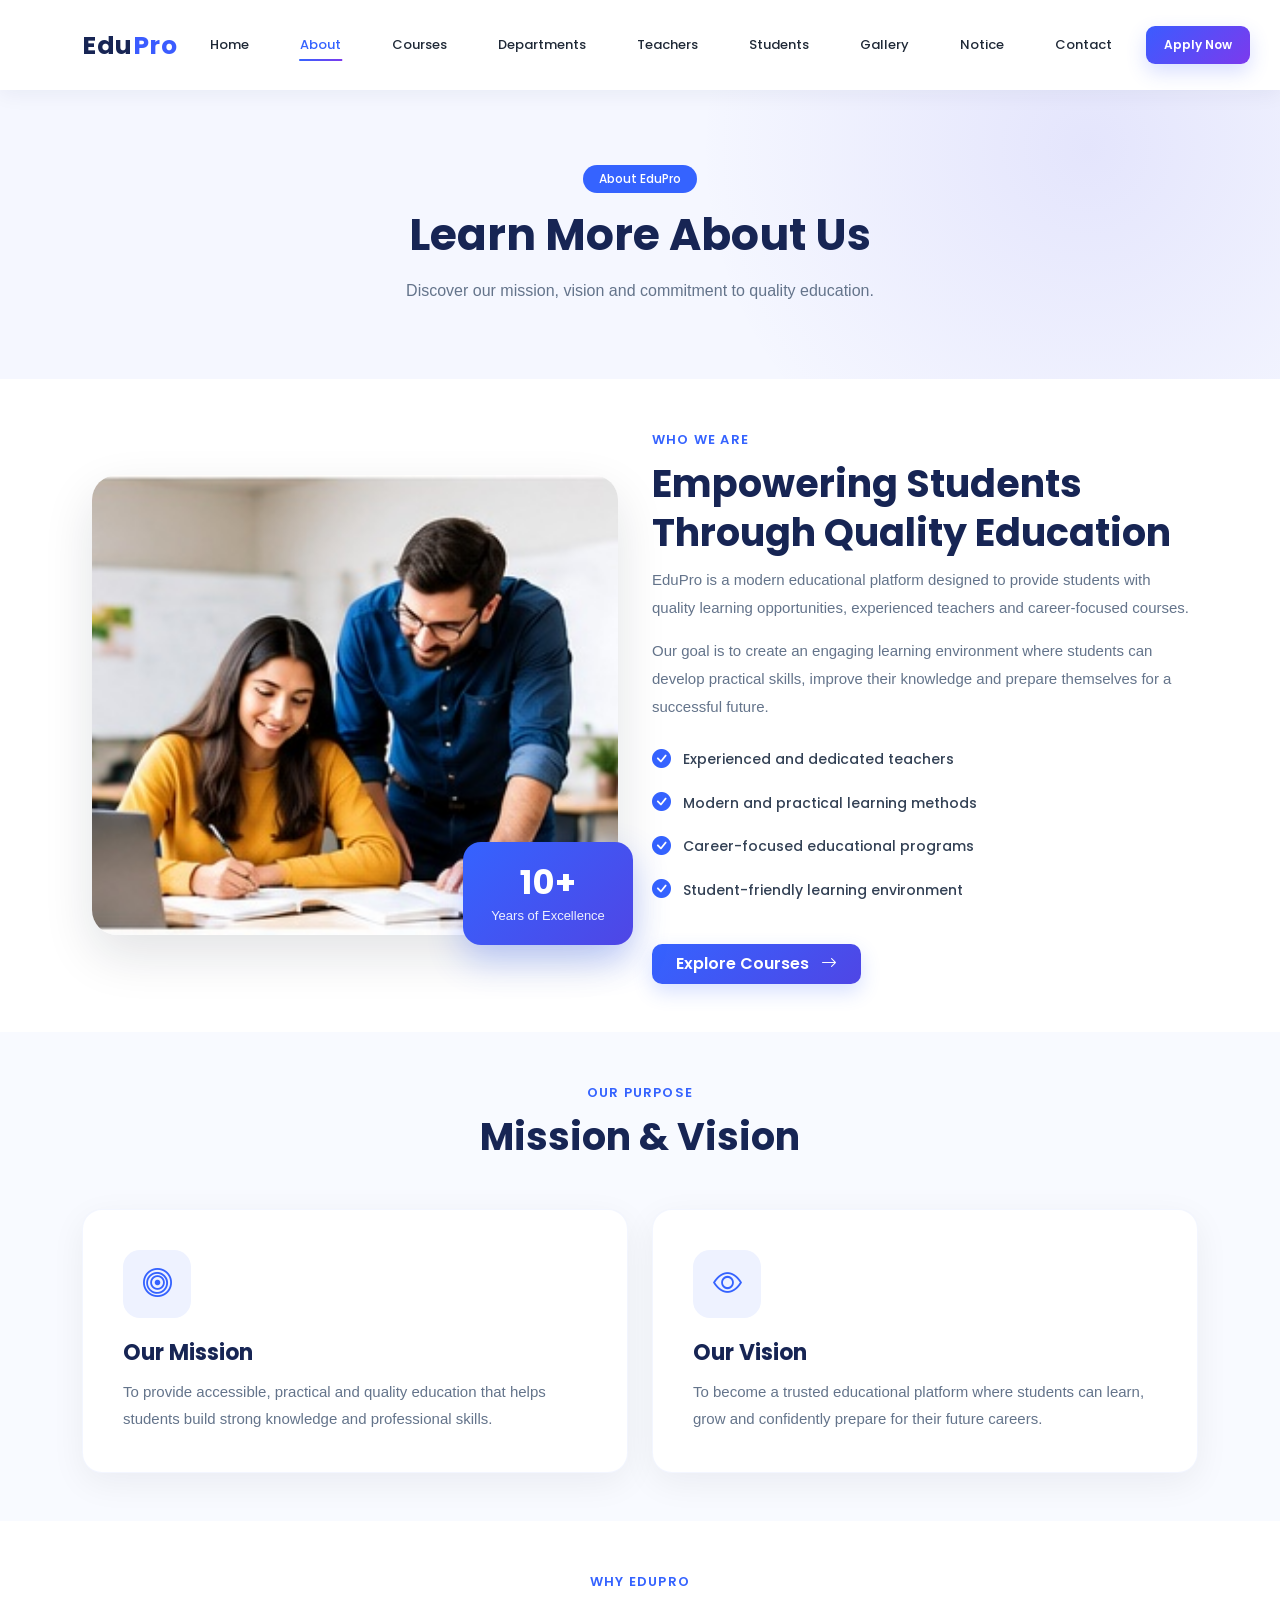
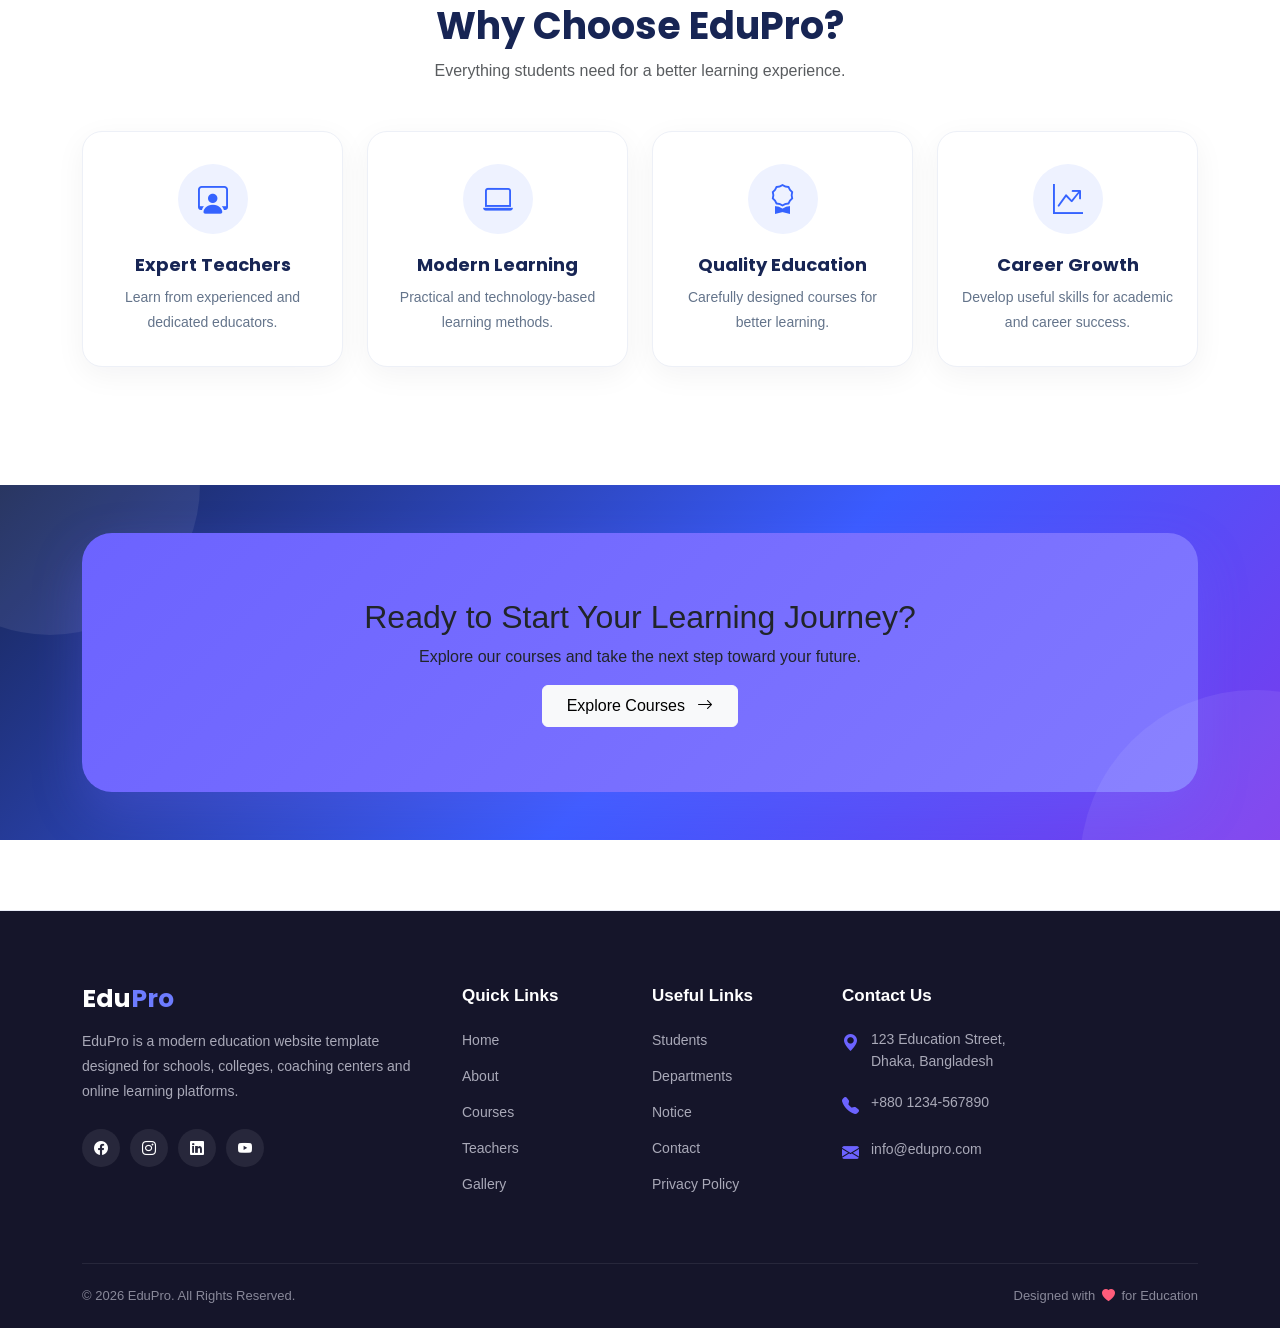
==== commit f5e3244d: "second message" ====
--- a/about.html
+++ b/about.html
@@ -4,104 +4,118 @@
     <meta charset="utf-8" />
     <meta name="viewport" content="width=device-width, initial-scale=1" />
 
-    <title>Teachers - EduPro</title>
-
-    <!-- Bootstrap CSS -->
+    <title>About - EduPro</title>
+
+    <!-- ================= BOOTSTRAP CSS ================= -->
     <link
       href="https://cdn.jsdelivr.net/npm/bootstrap@5.3.3/dist/css/bootstrap.min.css"
       rel="stylesheet"
     />
 
-    <!-- Bootstrap Icons -->
+    <!-- ================= BOOTSTRAP ICONS ================= -->
     <link
       href="https://cdn.jsdelivr.net/npm/bootstrap-icons@1.11.3/font/bootstrap-icons.min.css"
       rel="stylesheet"
     />
 
-    <!-- Font Awesome -->
+    <!-- ================= FONT AWESOME ================= -->
     <link
       rel="stylesheet"
       href="https://cdnjs.cloudflare.com/ajax/libs/font-awesome/6.5.2/css/all.min.css"
     />
 
-    <!-- Google Font -->
+    <!-- ================= GOOGLE FONT ================= -->
     <link
       href="https://fonts.googleapis.com/css2?family=Poppins:wght@400;500;600;700;800&display=swap"
       rel="stylesheet"
     />
 
-    <!-- Main CSS -->
+    <!-- ================= MAIN CSS ================= -->
     <link rel="stylesheet" href="./assets/css/style.css" />
-    <link rel="stylesheet" href="./assets/css/components.css">
+
+    <!-- ================= COMPONENTS CSS ================= -->
+    <link rel="stylesheet" href="./assets/css/components.css" />
   </head>
 
   <body>
-    <!-- ================= NAVBAR ================= -->
+    <!-- ==================================================
+         NAVBAR START
+    ================================================== -->
 
     <nav class="navbar navbar-expand-lg">
       <div class="container">
+        <!-- Logo -->
         <a class="navbar-brand" href="index.html">
           <span class="brand-edu">Edu</span><span class="brand-pro">Pro</span>
         </a>
 
+        <!-- Mobile Toggle -->
         <button
           class="navbar-toggler"
           type="button"
           data-bs-toggle="collapse"
           data-bs-target="#navbarSupportedContent"
+          aria-controls="navbarSupportedContent"
+          aria-expanded="false"
+          aria-label="Toggle navigation"
         >
-          <span class="navbar-toggler-icon"></span>
+          <i class="fa-solid fa-bars"></i>
         </button>
 
+        <!-- Navigation -->
         <div class="collapse navbar-collapse" id="navbarSupportedContent">
           <ul class="navbar-nav ms-auto align-items-lg-center">
             <li class="nav-item">
-              <a class="nav-link" href="index.html">Home</a>
-            </li>
-
-            <li class="nav-item">
-              <a class="nav-link active" aria-current="page" href="about.html"
-                >About</a
-              >
-            </li>
-
-            <li class="nav-item">
-              <a class="nav-link" href="courses.html">Courses</a>
-            </li>
-
-            <li class="nav-item">
-              <a class="nav-link" href="department.html">Departments</a>
-            </li>
-
-            <li class="nav-item">
-              <a class="nav-link" href="teachers.html">Teachers</a>
-            </li>
-
-            <li class="nav-item">
-              <a class="nav-link" href="students.html">Students</a>
-            </li>
-
-            <li class="nav-item">
-              <a class="nav-link" href="gallery.html">Gallery</a>
-            </li>
-
-            <li class="nav-item">
-              <a class="nav-link" href="notice.html">Notice</a>
-            </li>
-
-            <li class="nav-item">
-              <a class="nav-link" href="contact.html">Contact</a>
+              <a class="nav-link" href="index.html"> Home </a>
+            </li>
+
+            <li class="nav-item">
+              <a class="nav-link active" href="about.html"> About </a>
+            </li>
+
+            <li class="nav-item">
+              <a class="nav-link" href="courses.html"> Courses </a>
+            </li>
+
+            <li class="nav-item">
+              <a class="nav-link" href="department.html"> Departments </a>
+            </li>
+
+            <li class="nav-item">
+              <a class="nav-link" href="teachers.html"> Teachers </a>
+            </li>
+
+            <li class="nav-item">
+              <a class="nav-link" href="students.html"> Students </a>
+            </li>
+
+            <li class="nav-item">
+              <a class="nav-link" href="gallery.html"> Gallery </a>
+            </li>
+
+            <li class="nav-item">
+              <a class="nav-link" href="notice.html"> Notice </a>
+            </li>
+
+            <li class="nav-item">
+              <a class="nav-link" href="contact.html"> Contact </a>
             </li>
 
             <li class="nav-item ms-lg-3">
-              <a href="contact.html" class="apply-btn"> Apply Now </a>
+              <a href="contact.html" class="nav-apply-btn"> Apply Now </a>
             </li>
           </ul>
         </div>
       </div>
     </nav>
 
-    <!-- ================= PAGE HEADER ================= -->
+    <!-- ==================================================
+         NAVBAR END
+    ================================================== -->
+
+    <!-- ==================================================
+         PAGE HEADER START
+    ================================================== -->
 
     <section class="page-header py-5">
       <div class="container text-center">
@@ -115,13 +129,18 @@
       </div>
     </section>
 
-    <!-- ================= ABOUT INTRO ================= -->
+    <!-- ==================================================
+         PAGE HEADER END
+    ================================================== -->
+
+    <!-- ==================================================
+         ABOUT INTRO START
+    ================================================== -->
 
     <section class="about-page-section py-5">
       <div class="container">
         <div class="row align-items-center g-5">
           <!-- Image -->
-
           <div class="col-lg-6">
             <div class="about-page-image">
               <img
@@ -138,7 +157,6 @@
           </div>
 
           <!-- Content -->
-
           <div class="col-lg-6">
             <span class="section-subtitle"> Who We Are </span>
 
@@ -158,30 +176,30 @@
               prepare themselves for a successful future.
             </p>
 
-            <!-- Points -->
-
+            <!-- Check List -->
             <div class="about-check-list">
               <div class="about-check-item">
                 <i class="bi bi-check-circle-fill"></i>
-                <span>Experienced and dedicated teachers</span>
+                <span> Experienced and dedicated teachers </span>
               </div>
 
               <div class="about-check-item">
                 <i class="bi bi-check-circle-fill"></i>
-                <span>Modern and practical learning methods</span>
+                <span> Modern and practical learning methods </span>
               </div>
 
               <div class="about-check-item">
                 <i class="bi bi-check-circle-fill"></i>
-                <span>Career-focused educational programs</span>
+                <span> Career-focused educational programs </span>
               </div>
 
               <div class="about-check-item">
                 <i class="bi bi-check-circle-fill"></i>
-                <span>Student-friendly learning environment</span>
-              </div>
-            </div>
-
+                <span> Student-friendly learning environment </span>
+              </div>
+            </div>
+
+            <!-- Button -->
             <a href="courses.html" class="btn btn-primary mt-4 px-4 py-2">
               Explore Courses
               <i class="bi bi-arrow-right ms-2"></i>
@@ -191,7 +209,13 @@
       </div>
     </section>
 
-    <!-- ================= MISSION VISION ================= -->
+    <!-- ==================================================
+         ABOUT INTRO END
+    ================================================== -->
+
+    <!-- ==================================================
+         MISSION & VISION START
+    ================================================== -->
 
     <section class="mission-section py-5">
       <div class="container">
@@ -203,7 +227,6 @@
 
         <div class="row g-4">
           <!-- Mission -->
-
           <div class="col-md-6">
             <div class="mission-card h-100">
               <div class="mission-icon">
@@ -220,7 +243,6 @@
           </div>
 
           <!-- Vision -->
-
           <div class="col-md-6">
             <div class="mission-card h-100">
               <div class="mission-icon">
@@ -239,7 +261,13 @@
       </div>
     </section>
 
-    <!-- ================= WHY CHOOSE US ================= -->
+    <!-- ==================================================
+         MISSION & VISION END
+    ================================================== -->
+
+    <!-- ==================================================
+         WHY CHOOSE US START
+    ================================================== -->
 
     <section class="why-us-section py-5">
       <div class="container">
@@ -254,6 +282,7 @@
         </div>
 
         <div class="row g-4">
+          <!-- Expert Teachers -->
           <div class="col-md-6 col-lg-3">
             <div class="why-card">
               <i class="bi bi-person-workspace"></i>
@@ -264,6 +293,7 @@
             </div>
           </div>
 
+          <!-- Modern Learning -->
           <div class="col-md-6 col-lg-3">
             <div class="why-card">
               <i class="bi bi-laptop"></i>
@@ -274,6 +304,7 @@
             </div>
           </div>
 
+          <!-- Quality Education -->
           <div class="col-md-6 col-lg-3">
             <div class="why-card">
               <i class="bi bi-award"></i>
@@ -284,6 +315,7 @@
             </div>
           </div>
 
+          <!-- Career Growth -->
           <div class="col-md-6 col-lg-3">
             <div class="why-card">
               <i class="bi bi-graph-up-arrow"></i>
@@ -297,7 +329,13 @@
       </div>
     </section>
 
-    <!-- ================= CTA ================= -->
+    <!-- ==================================================
+         WHY CHOOSE US END
+    ================================================== -->
+
+    <!-- ==================================================
+         CTA START
+    ================================================== -->
 
     <section class="cta-section py-5">
       <div class="container">
@@ -314,19 +352,23 @@
       </div>
     </section>
 
-    <!-- ================= FOOTER ================= -->
-
-    <!-- Footer Start -->
+    <!-- ==================================================
+         CTA END
+    ================================================== -->
+
+    <!-- ==================================================
+         FOOTER START
+    ================================================== -->
 
     <footer class="footer-section">
       <div class="container">
         <div class="row g-4">
           <!-- Brand -->
-
           <div class="col-lg-4 col-md-6">
             <a href="index.html" class="footer-logo">
-  <span class="brand-edu">Edu</span><span class="brand-pro">Pro</span>
-</a>
+              <span class="brand-edu">Edu</span
+              ><span class="brand-pro">Pro</span>
+            </a>
 
             <p class="footer-description">
               EduPro is a modern education website template designed for
@@ -334,7 +376,6 @@
             </p>
 
             <!-- Social Icons -->
-
             <div class="footer-social">
               <a href="#" aria-label="Facebook">
                 <i class="bi bi-facebook"></i>
@@ -355,63 +396,60 @@
           </div>
 
           <!-- Quick Links -->
-
           <div class="col-lg-2 col-md-6">
             <h5 class="footer-title">Quick Links</h5>
 
             <ul class="footer-links">
               <li>
-                <a href="index.html">Home</a>
-              </li>
-
-              <li>
-                <a href="about.html">About</a>
-              </li>
-
-              <li>
-                <a href="courses.html">Courses</a>
-              </li>
-
-              <li>
-                <a href="teachers.html">Teachers</a>
-              </li>
-
-              <li>
-                <a href="gallery.html">Gallery</a>
+                <a href="index.html"> Home </a>
+              </li>
+
+              <li>
+                <a href="about.html"> About </a>
+              </li>
+
+              <li>
+                <a href="courses.html"> Courses </a>
+              </li>
+
+              <li>
+                <a href="teachers.html"> Teachers </a>
+              </li>
+
+              <li>
+                <a href="gallery.html"> Gallery </a>
               </li>
             </ul>
           </div>
 
           <!-- Useful Links -->
-
           <div class="col-lg-2 col-md-6">
             <h5 class="footer-title">Useful Links</h5>
 
             <ul class="footer-links">
               <li>
-                <a href="students.html">Students</a>
-              </li>
-
-              <li>
-                <a href="department.html">Departments</a>
-              </li>
-
-              <li>
-                <a href="notice.html">Notice</a>
-              </li>
-
-              <li>
-                <a href="contact.html">Contact</a>
-              </li>
-
-              <li>
-                <a href="#">Privacy Policy</a>
+                <a href="students.html"> Students </a>
+              </li>
+
+              <li>
+                <a href="department.html"> Departments </a>
+              </li>
+
+              <li>
+                <a href="notice.html"> Notice </a>
+              </li>
+
+              <li>
+                <a href="contact.html"> Contact </a>
+              </li>
+
+              <li>
+                <a href="#"> Privacy Policy </a>
               </li>
             </ul>
           </div>
 
           <!-- Contact -->
-
           <div class="col-lg-4 col-md-6">
             <h5 class="footer-title">Contact Us</h5>
 
@@ -441,7 +479,6 @@
         </div>
 
         <!-- Footer Bottom -->
-
         <div class="footer-bottom">
           <p>© 2026 EduPro. All Rights Reserved.</p>
 
@@ -454,12 +491,20 @@
       </div>
     </footer>
 
-    <!-- Footer End -->
-
-    <!-- Bootstrap JS -->
+    <!-- ==================================================
+         FOOTER END
+    ================================================== -->
+
+    <!-- ==================================================
+         JAVASCRIPT
+    ================================================== -->
+
+    <!-- Temporary JavaScript Test --> 
+
+    <!-- Bootstrap JavaScript -->
     <script src="./assets/js/bootstrap.bundle.min.js"></script>
 
-    <!-- Custom JS -->
+    <!-- Custom JavaScript -->
     <script src="./assets/js/script.js"></script>
   </body>
 </html>
--- a/assets/css/style.css
+++ b/assets/css/style.css
@@ -98,8 +98,6 @@
   width: 65%;
 }
 
-
-
 /* =========================================
    MOBILE NAVBAR BUTTON
 ========================================= */
@@ -183,7 +181,6 @@
     text-align: center;
   }
 }
-
 
 /* ================================
    Features Section
@@ -457,7 +454,6 @@
   }
 }
 
-
 /* =========================================
    FOOTER SOCIAL ICON FIX
 ========================================= */
@@ -525,8 +521,6 @@
   }
 }
 
-
-
 /* ==============================
    CTA SECTION
 ================================ */
@@ -1089,8 +1083,6 @@
     margin-top: 35px;
   }
 }
-
-
 
 /* =====================================================
    GLOBAL NAVBAR - SAME ON EVERY PAGE
@@ -1467,8 +1459,6 @@
 .category-link:hover i {
   transform: translateX(5px);
 }
-
-
 
 /* =====================================================
    COURSES PAGE - RESPONSIVE
@@ -1823,7 +1813,6 @@
   font-size: 14px;
 }
 
-
 /* =====================================================
    GLOBAL NAVBAR - SAME ON ALL PAGES
 ===================================================== */
@@ -2123,8 +2112,6 @@
   }
 }
 
-
-
 /* ================================
    FOOTER LOGO - GLOBAL
 ================================ */
@@ -2180,3 +2167,316 @@
   }
 }
 
+/* =========================================================
+   TEACHERS PAGE - MOBILE / RESPONSIVE FIX
+   ========================================================= */
+
+/* Prevent horizontal scrollbar */
+html,
+body {
+  width: 100%;
+  max-width: 100%;
+  overflow-x: hidden !important;
+}
+
+/* Keep all sections inside viewport */
+section,
+header,
+footer,
+main {
+  max-width: 100%;
+  overflow-x: clip;
+}
+
+nav {
+  max-width: 100%;
+  overflow: visible !important;
+}
+
+/* Navbar */
+.navbar {
+  width: 100%;
+  max-width: 100%;
+  overflow: visible !important;
+}
+
+.navbar .container {
+  width: 100%;
+  max-width: 1140px;
+}
+
+/* Navbar toggler */
+.navbar-toggler {
+  display: none;
+  border: none !important;
+  outline: none !important;
+  box-shadow: none !important;
+  background: transparent !important;
+  padding: 7px 4px !important;
+  color: #172554 !important;
+  font-size: 22px !important;
+}
+
+.navbar-toggler i {
+  display: block !important;
+  color: #172554 !important;
+  font-size: 22px !important;
+  line-height: 1 !important;
+}
+
+/* Apply button */
+.nav-apply-btn {
+  display: inline-flex !important;
+  align-items: center;
+  justify-content: center;
+  text-decoration: none !important;
+  white-space: nowrap;
+}
+
+/* Desktop */
+@media (min-width: 992px) {
+  .navbar-toggler {
+    display: none !important;
+  }
+
+  .navbar-collapse {
+    display: flex !important;
+  }
+
+  .navbar-nav {
+    align-items: center !important;
+  }
+}
+
+/* Tablet + Mobile */
+@media (max-width: 991.98px) {
+  .navbar {
+    min-height: 70px;
+    padding: 15px 0 !important;
+  }
+
+  .navbar .container {
+    position: relative;
+  }
+
+  .navbar-toggler {
+    display: block !important;
+    margin-left: auto;
+  }
+
+  .navbar-collapse {
+    width: 100%;
+    margin-top: 15px;
+    padding: 14px;
+    border-radius: 16px;
+    background: #172554;
+    box-shadow: 0 15px 35px rgba(23, 37, 84, 0.15);
+  }
+
+  .navbar-nav {
+    width: 100%;
+    align-items: stretch !important;
+  }
+
+  .navbar-nav .nav-item {
+    width: 100%;
+  }
+
+  .navbar-nav .nav-link {
+    width: 100%;
+    margin-left: 0 !important;
+    padding: 11px 14px !important;
+    border-radius: 9px;
+    color: #ffffff !important;
+    font-size: 12px !important;
+  }
+
+  .navbar-nav .nav-link:hover,
+  .navbar-nav .nav-link.active {
+    background: rgba(255, 255, 255, 0.08);
+    color: #8ea0ff !important;
+  }
+
+  .navbar-nav .nav-item.ms-lg-3 {
+    margin-top: 8px;
+    margin-left: 0 !important;
+  }
+
+  .nav-apply-btn {
+    width: 100%;
+    padding: 11px 16px !important;
+    border-radius: 9px !important;
+  }
+}
+
+/* Small Mobile */
+@media (max-width: 575.98px) {
+  .navbar {
+    min-height: 66px;
+    padding: 14px 0 !important;
+  }
+
+  .navbar .container {
+    padding-left: 15px;
+    padding-right: 15px;
+  }
+
+  .navbar .navbar-brand,
+  .navbar .navbar-brand .brand-edu,
+  .navbar .navbar-brand .brand-pro {
+    font-size: 22px !important;
+  }
+
+  .navbar-toggler {
+    font-size: 20px !important;
+  }
+
+  .navbar-toggler i {
+    font-size: 20px !important;
+  }
+
+  .navbar-collapse {
+    margin-top: 12px;
+    padding: 12px;
+    border-radius: 14px;
+  }
+}
+
+/* =========================================================
+   EXTRA RESPONSIVE OVERFLOW FIX
+   ========================================================= */
+
+img {
+  max-width: 100%;
+  height: auto;
+}
+
+.row {
+  --bs-gutter-x: 1.5rem;
+}
+
+.hero-section,
+.features-section,
+.about-section,
+.courses-section,
+.stats-section,
+.teachers-section,
+.testimonials-section,
+.gallery-section,
+.cta-section,
+.footer-section {
+  width: 100%;
+  max-width: 100%;
+}
+
+@media (max-width: 767.98px) {
+  .container {
+    max-width: 100%;
+  }
+
+  .hero-section .row,
+  .features-section .row,
+  .about-section .row,
+  .courses-section .row,
+  .stats-section .row,
+  .teachers-section .row,
+  .testimonials-section .row,
+  .gallery-section .row,
+  .cta-section .row,
+  .footer-section .row {
+    margin-left: 0;
+    margin-right: 0;
+  }
+}
+
+/* =====================================================
+   FINAL MOBILE NAVBAR FIX
+===================================================== */
+
+.navbar {
+  position: relative;
+  z-index: 99999 !important;
+  overflow: visible !important;
+}
+
+.navbar > .container,
+.navbar > .container-fluid {
+  position: relative;
+  z-index: 99999;
+}
+
+.navbar-toggler {
+  position: relative;
+  z-index: 100000 !important;
+  display: block;
+  border: none !important;
+  outline: none !important;
+  box-shadow: none !important;
+  background: transparent !important;
+  cursor: pointer;
+}
+
+.navbar-toggler i {
+  position: relative;
+  z-index: 100001;
+  pointer-events: none;
+}
+
+.navbar-collapse {
+  position: relative;
+  z-index: 99998 !important;
+}
+
+/* Mobile */
+@media (max-width: 991.98px) {
+
+  .navbar {
+    position: relative;
+    z-index: 99999 !important;
+  }
+
+  .navbar-toggler {
+    display: block !important;
+    position: relative;
+    z-index: 100000 !important;
+  }
+
+  .navbar-collapse {
+    position: relative;
+    z-index: 99998 !important;
+
+    width: 100%;
+    margin-top: 12px;
+    padding: 15px;
+
+    background: #172554 !important;
+
+    border-radius: 14px;
+
+    box-shadow: 0 15px 35px rgba(23, 37, 84, 0.15);
+  }
+
+  .navbar-collapse.show {
+    display: block !important;
+  }
+
+  .navbar-nav {
+    width: 100%;
+  }
+
+  .navbar-nav .nav-link {
+    color: #ffffff !important;
+  }
+}
+
+/* Desktop */
+@media (min-width: 992px) {
+
+  .navbar-toggler {
+    display: none !important;
+  }
+
+  .navbar-collapse {
+    display: flex !important;
+  }
+}
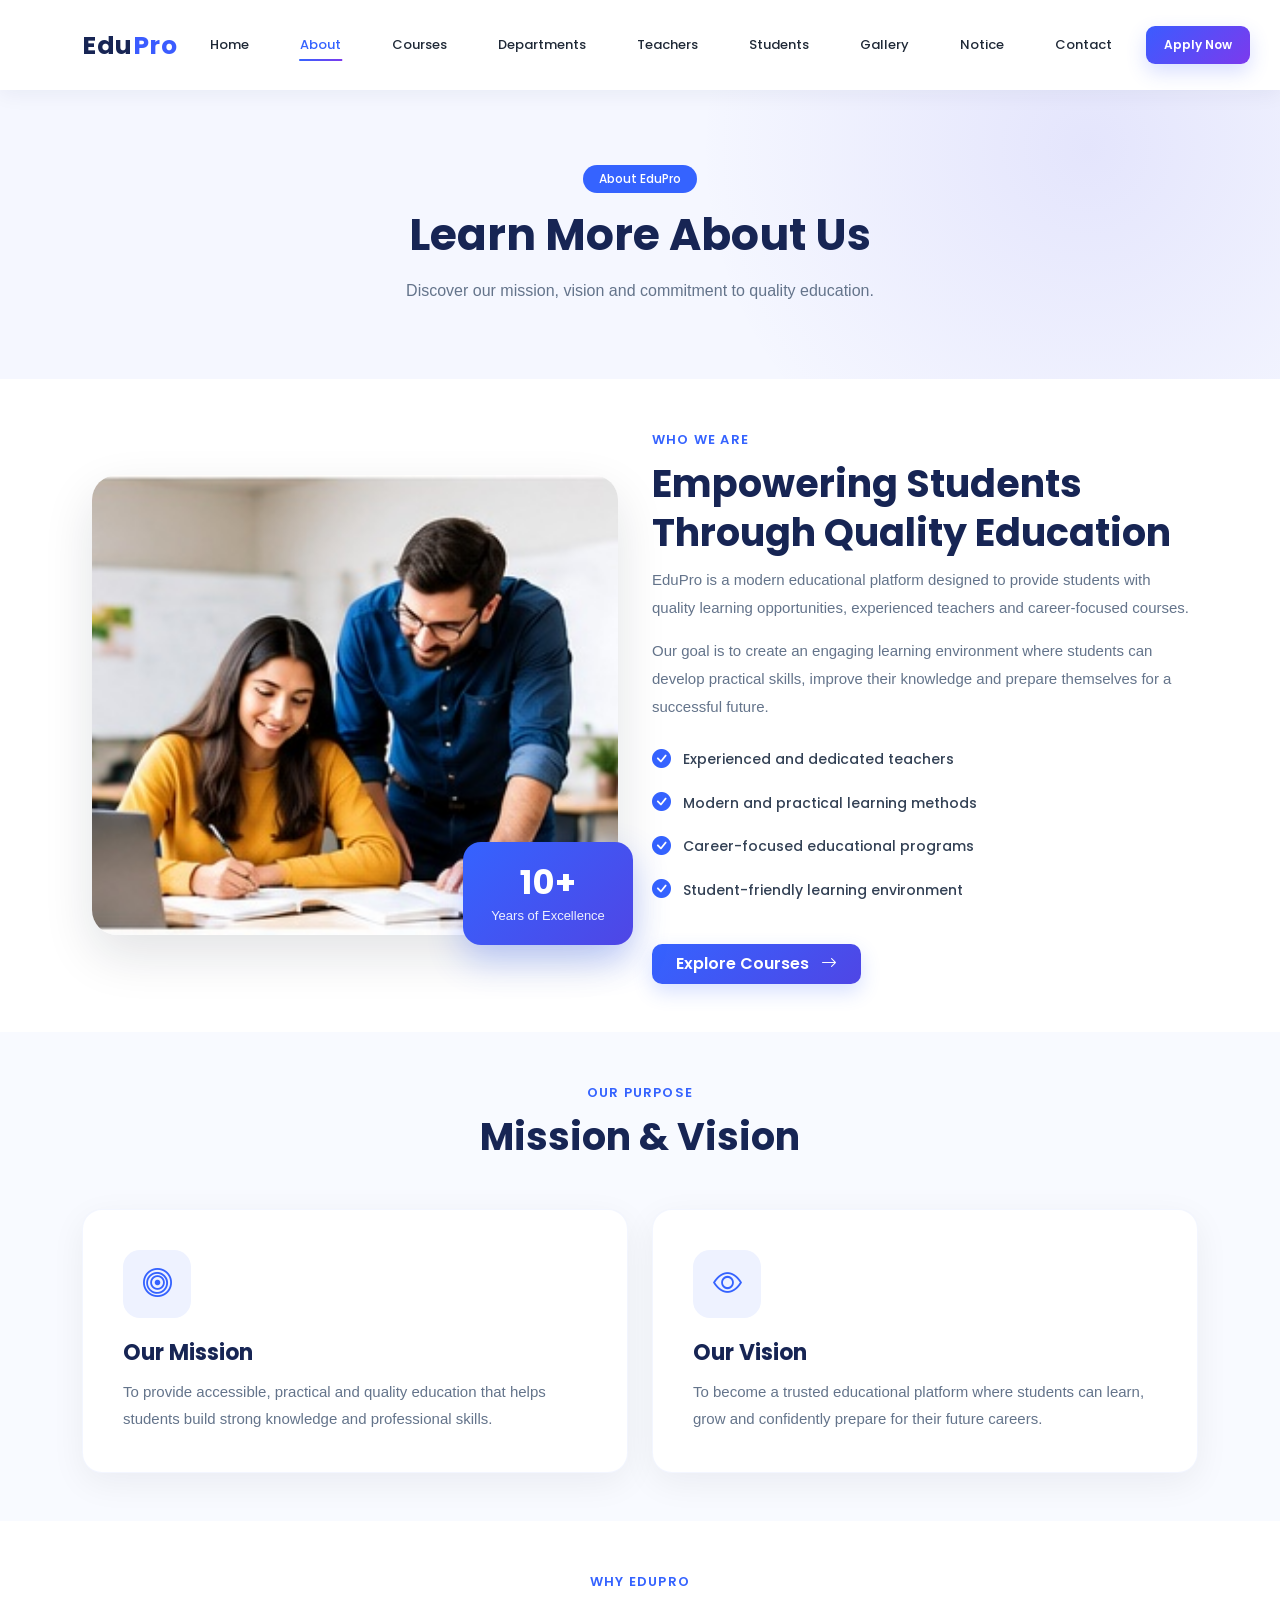
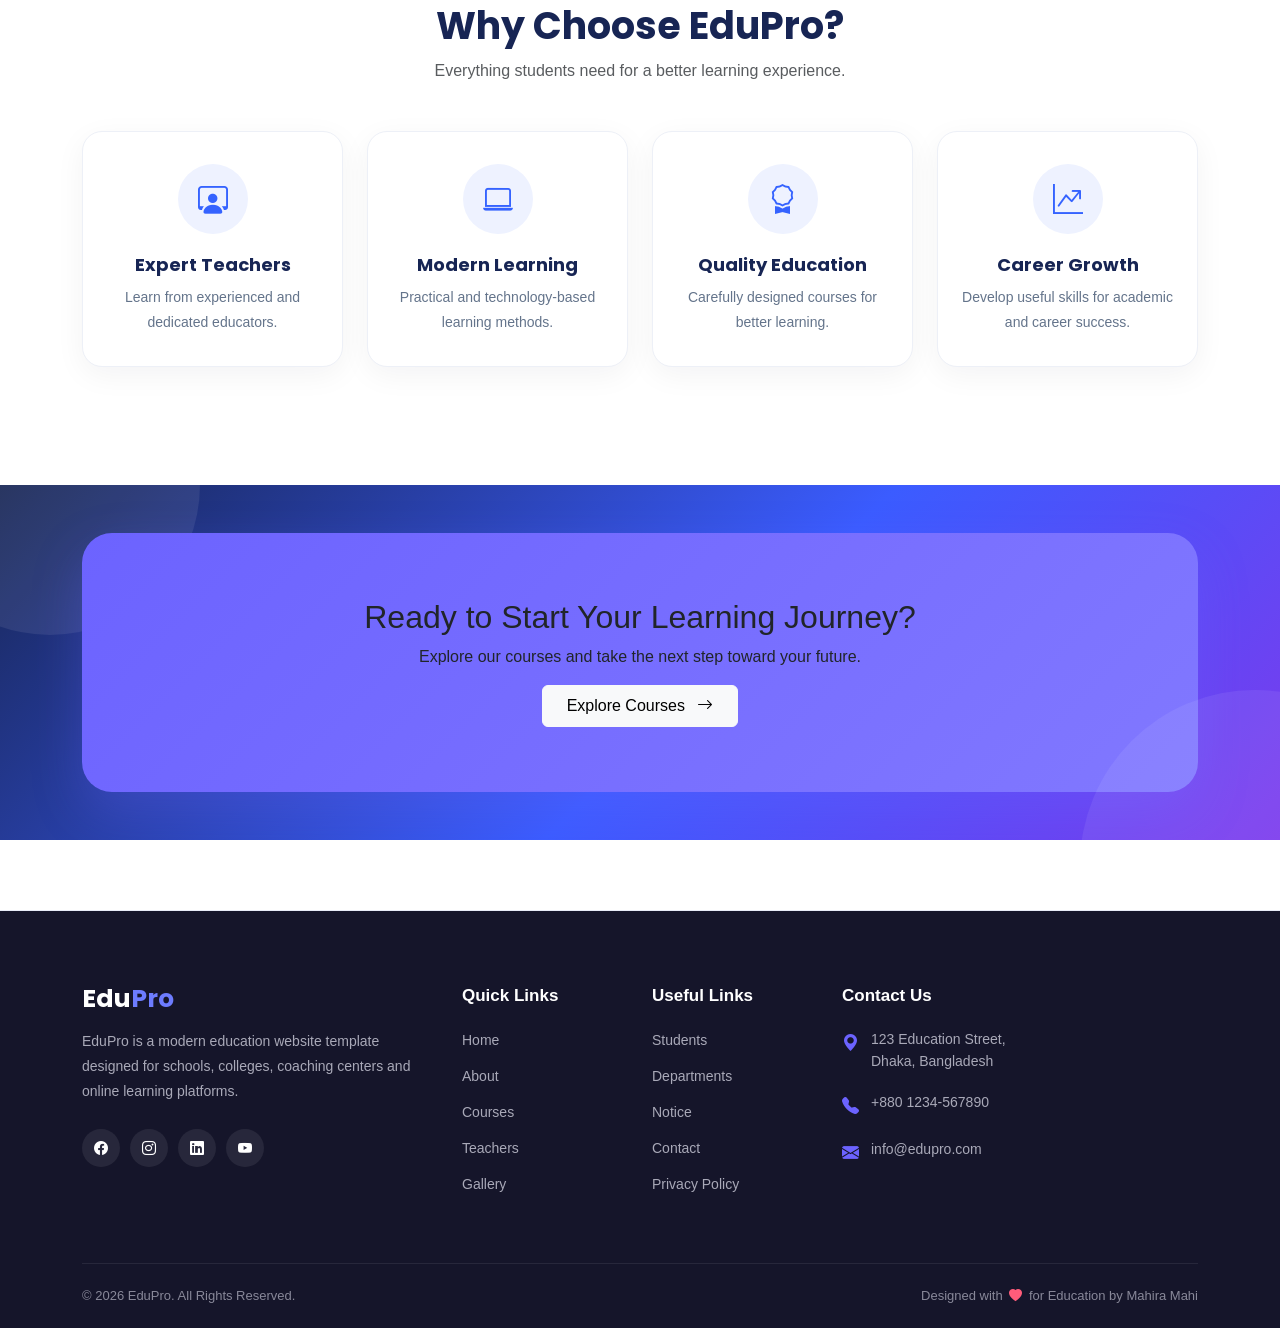
==== commit 34299132: "third commit" ====
--- a/about.html
+++ b/about.html
@@ -364,6 +364,7 @@
       <div class="container">
         <div class="row g-4">
           <!-- Brand -->
+
           <div class="col-lg-4 col-md-6">
             <a href="index.html" class="footer-logo">
               <span class="brand-edu">Edu</span
@@ -376,6 +377,7 @@
             </p>
 
             <!-- Social Icons -->
+
             <div class="footer-social">
               <a href="#" aria-label="Facebook">
                 <i class="bi bi-facebook"></i>
@@ -396,60 +398,63 @@
           </div>
 
           <!-- Quick Links -->
+
           <div class="col-lg-2 col-md-6">
             <h5 class="footer-title">Quick Links</h5>
 
             <ul class="footer-links">
               <li>
-                <a href="index.html"> Home </a>
-              </li>
-
-              <li>
-                <a href="about.html"> About </a>
-              </li>
-
-              <li>
-                <a href="courses.html"> Courses </a>
-              </li>
-
-              <li>
-                <a href="teachers.html"> Teachers </a>
-              </li>
-
-              <li>
-                <a href="gallery.html"> Gallery </a>
+                <a href="index.html">Home</a>
+              </li>
+
+              <li>
+                <a href="about.html">About</a>
+              </li>
+
+              <li>
+                <a href="courses.html">Courses</a>
+              </li>
+
+              <li>
+                <a href="teachers.html">Teachers</a>
+              </li>
+
+              <li>
+                <a href="gallery.html">Gallery</a>
               </li>
             </ul>
           </div>
 
           <!-- Useful Links -->
+
           <div class="col-lg-2 col-md-6">
             <h5 class="footer-title">Useful Links</h5>
 
             <ul class="footer-links">
               <li>
-                <a href="students.html"> Students </a>
-              </li>
-
-              <li>
-                <a href="department.html"> Departments </a>
-              </li>
-
-              <li>
-                <a href="notice.html"> Notice </a>
-              </li>
-
-              <li>
-                <a href="contact.html"> Contact </a>
-              </li>
-
-              <li>
-                <a href="#"> Privacy Policy </a>
+                <a href="students.html">Students</a>
+              </li>
+
+              <li>
+                <a href="department.html">Departments</a>
+              </li>
+
+              <li>
+                <a href="notice.html">Notice</a>
+              </li>
+
+              <li>
+                <a href="contact.html">Contact</a>
+              </li>
+
+              <li>
+                <a href="#">Privacy Policy</a>
               </li>
             </ul>
           </div>
 
           <!-- Contact -->
+
           <div class="col-lg-4 col-md-6">
             <h5 class="footer-title">Contact Us</h5>
 
@@ -479,13 +484,14 @@
         </div>
 
         <!-- Footer Bottom -->
+
         <div class="footer-bottom">
           <p>© 2026 EduPro. All Rights Reserved.</p>
 
           <p>
             Designed with
             <i class="bi bi-heart-fill footer-heart"></i>
-            for Education
+            for Education by Mahira Mahi 
           </p>
         </div>
       </div>
